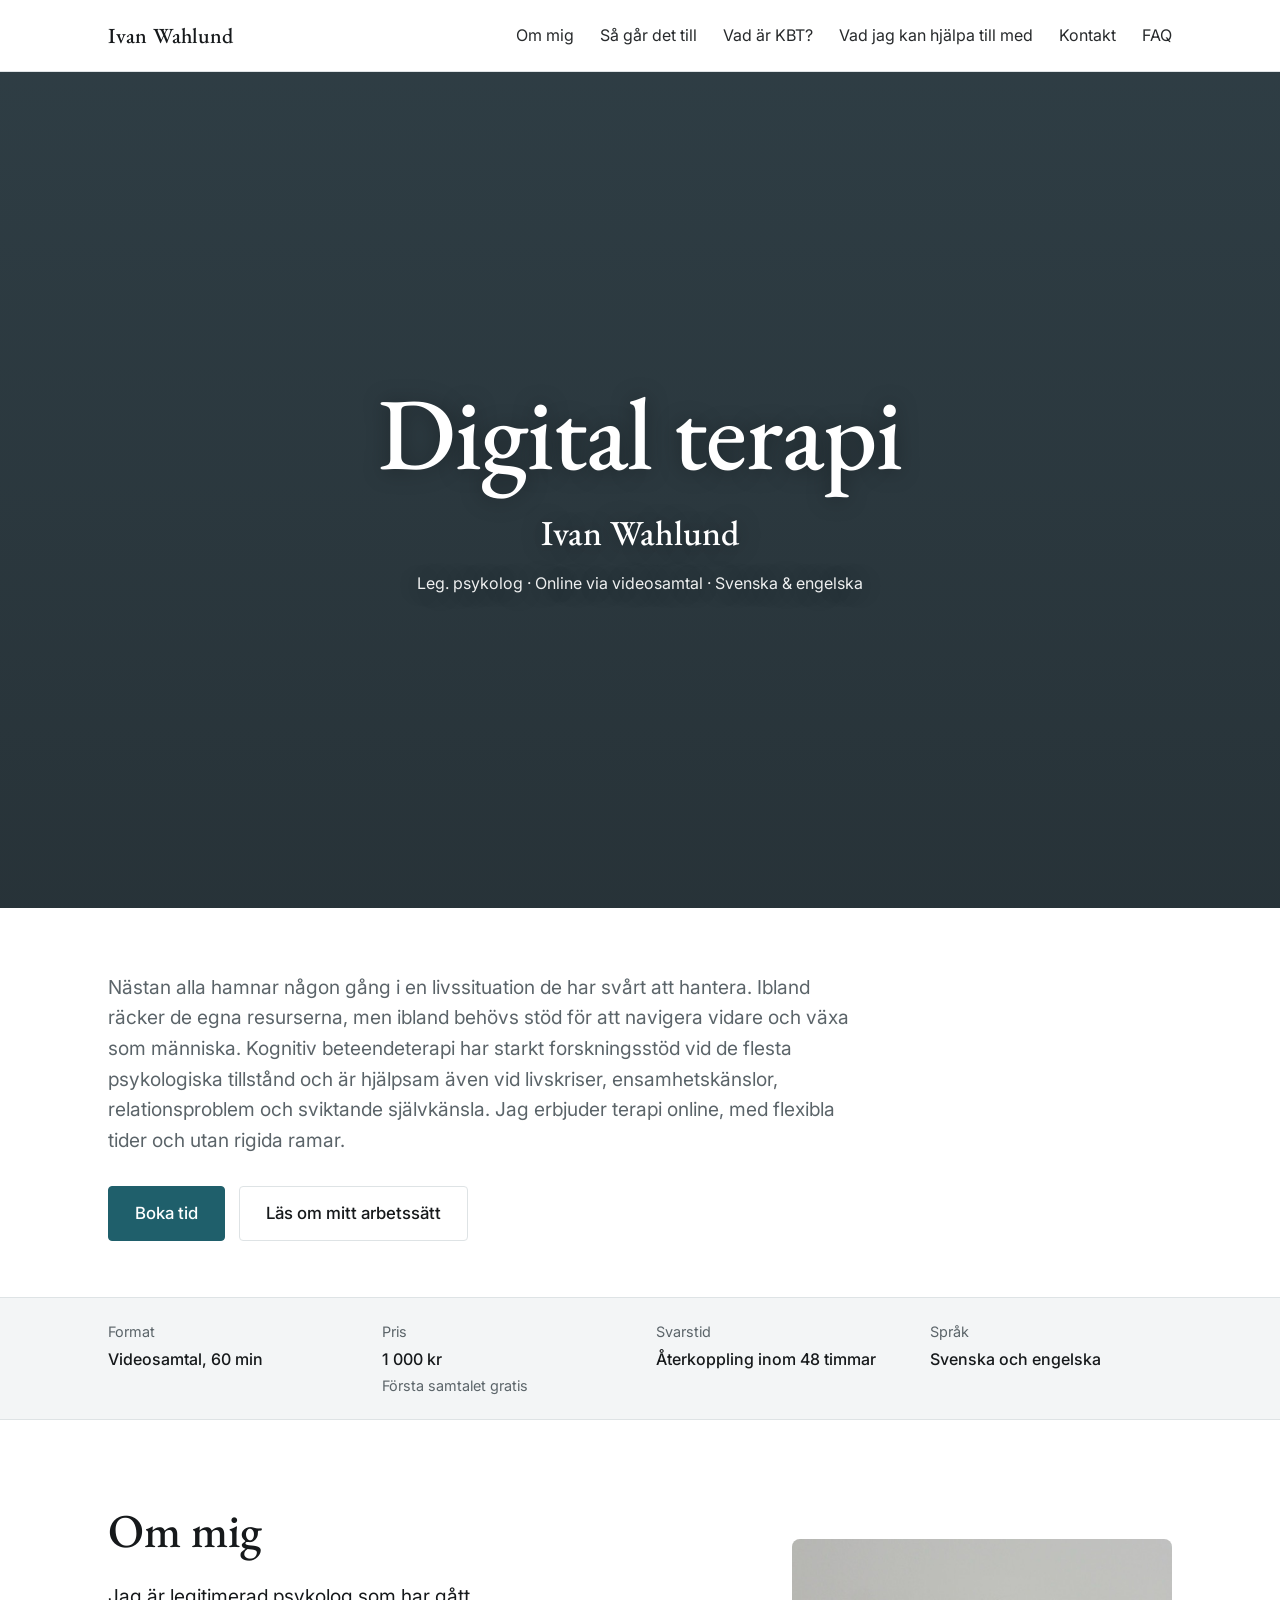
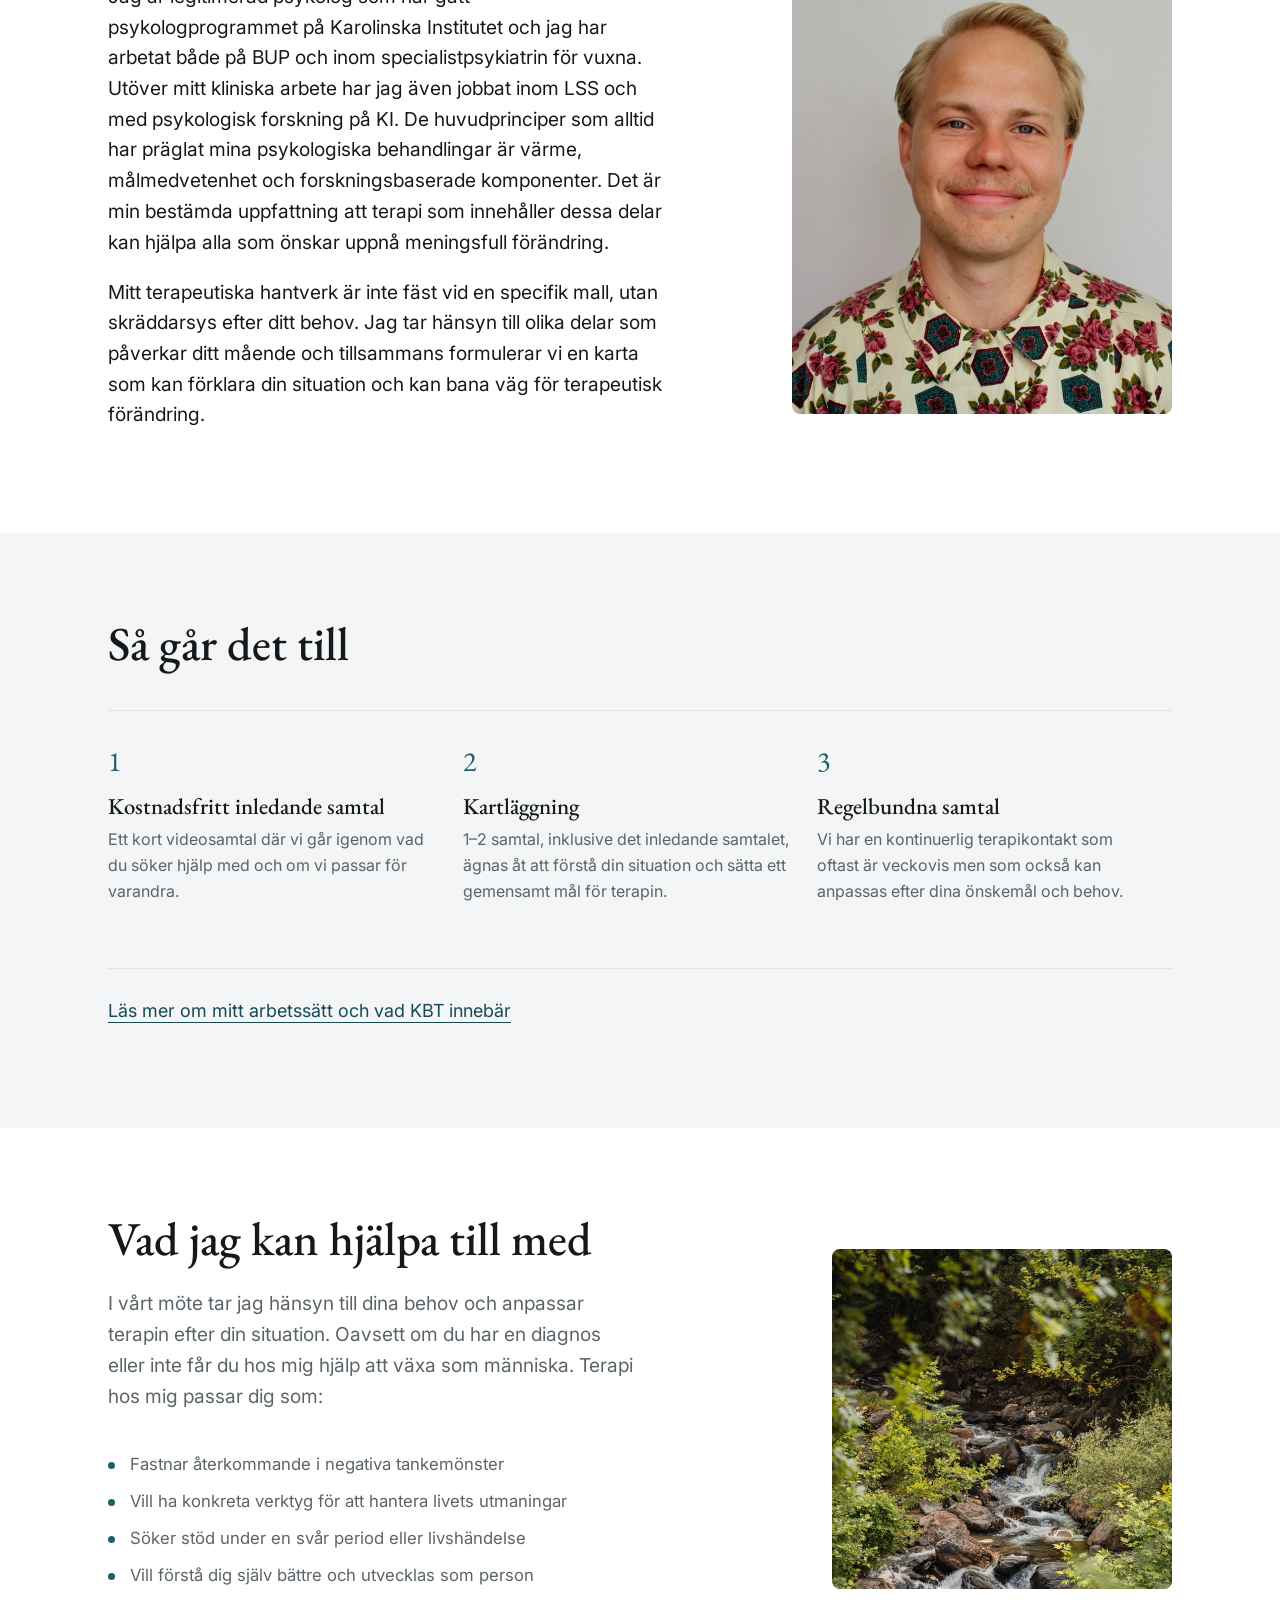
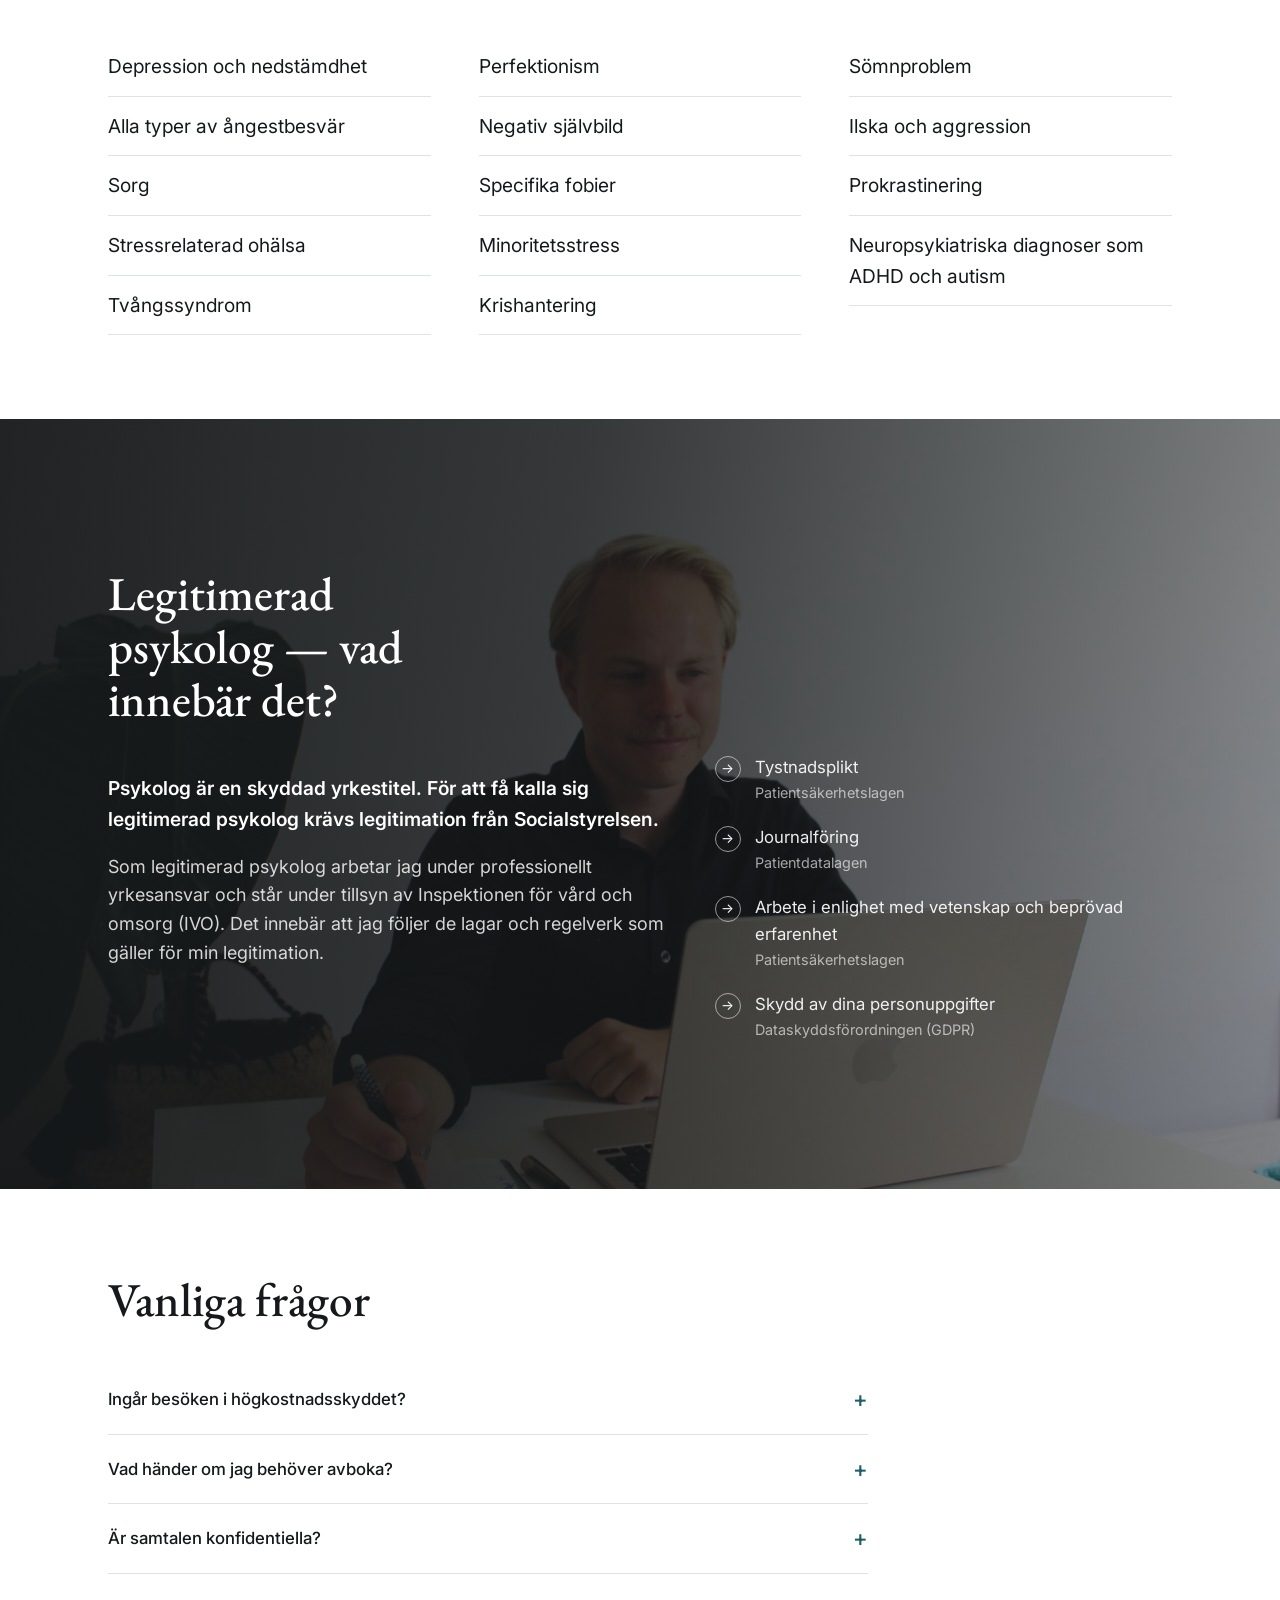
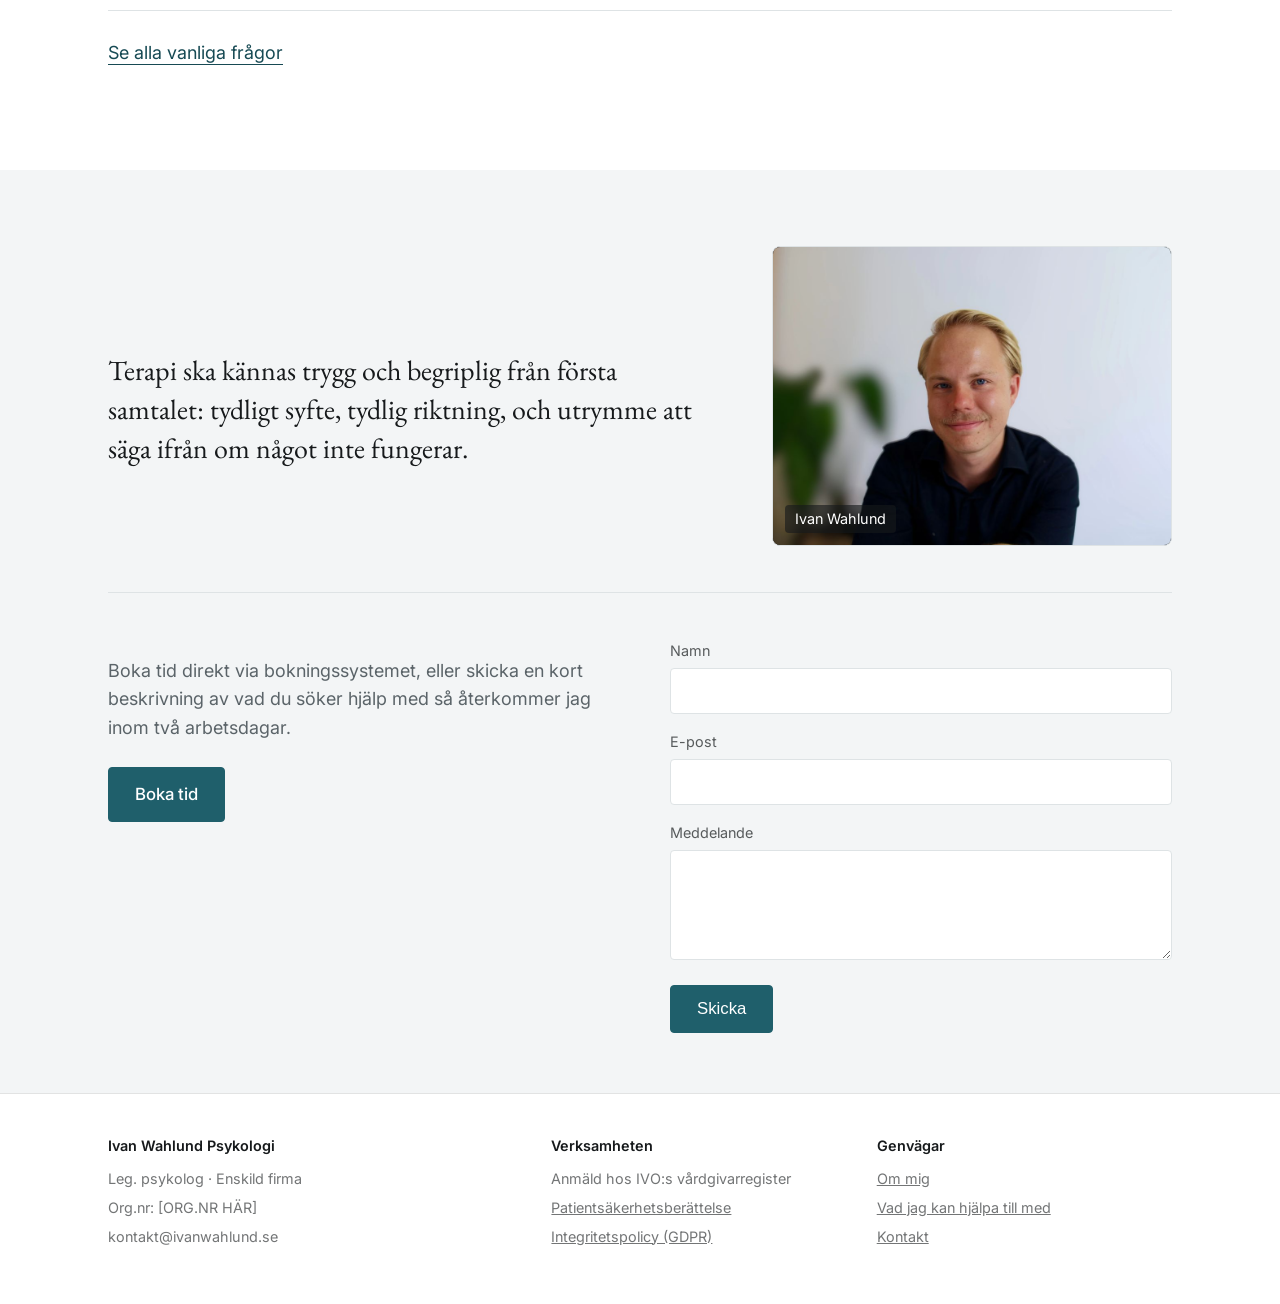
==== index.html @ 410c06fd "Start page: full-screen sea video hero, Digital terapi title, portrait beside Om mig Co-Authored-By:" ====
<!DOCTYPE html>
<html lang="sv">
<head>
<meta charset="UTF-8">
<meta name="viewport" content="width=device-width, initial-scale=1.0">
<title>Ivan Wahlund — Legitimerad psykolog</title>
<meta name="description" content="Ivan Wahlund, legitimerad psykolog. Individualterapi online för vuxna — ångest, stress, nedstämdhet, relationer och livskriser.">
<link rel="preconnect" href="https://fonts.googleapis.com">
<link rel="preconnect" href="https://fonts.gstatic.com" crossorigin>
<link href="https://fonts.googleapis.com/css2?family=EB+Garamond:wght@400;500;600;700&family=Inter:wght@400;500;600&display=swap" rel="stylesheet">
<style>
  :root{
    --cream: #FFFFFF;
    --cream-alt: #F3F5F6;
    --ink: #16191B;
    --ink-soft: #5B6469;
    --olive: #1F5F6B;
    --olive-deep: #174A54;
    --gold: #1F5F6B;
    --dark: #FFFFFF;
    --dark-text: #16191B;
    --line: #DEE3E5;
    --max: 800px;

    --radius-sm: 4px;
    --radius-md: 8px;
    --ease: cubic-bezier(.4,0,.2,1);
    --transition-fast: 0.15s var(--ease);
    --transition-base: 0.25s var(--ease);

    --fs-2xs: 0.9rem;
    --fs-xs: 1rem;
    --fs-base: 1.05rem;
    --fs-md: 1.2rem;
    --fs-lg: 1.3rem;
    --fs-callout: 1.75rem;
    --fs-xl: 2.1rem;
  }

  *{ box-sizing: border-box; }
  html{ scroll-behavior: smooth; }
  @media (prefers-reduced-motion: reduce){
    html{ scroll-behavior: auto; }
    *{ animation-duration: 0.001ms !important; transition-duration: 0.001ms !important; }
  }

  body{
    margin:0;
    background: var(--cream);
    color: var(--ink);
    font-family: 'Inter', -apple-system, sans-serif;
    font-size: 18px;
    line-height: 1.6;
    -webkit-font-smoothing: antialiased;
  }

  h1,h2,h3{
    font-family: 'EB Garamond', Garamond, Georgia, serif;
    font-weight: 500;
    line-height: 1.12;
    margin: 0 0 0.5em 0;
    color: var(--ink);
  }
  h2{ font-size: clamp(2.2rem, 3.7vw, 2.95rem); }

  a{ color: var(--olive-deep); }
  a:focus-visible, button:focus-visible, input:focus-visible, textarea:focus-visible{
    outline: 2px solid var(--gold);
    outline-offset: 3px;
  }

  .wrap{ max-width: 1120px; margin: 0 auto; padding: 0 28px; }
  .prose{ max-width: var(--max); }
  .prose p{ font-size: var(--fs-md); }
  .om-mig-grid{
    display: grid;
    grid-template-columns: minmax(0, 1.1fr) minmax(0, 0.9fr);
    gap: 56px;
    align-items: center;
  }
  .om-mig-grid .prose{ max-width: none; }
  #omraden .om-mig-grid{ margin-bottom: 48px; }
  @media (min-width: 901px){
    #omraden .om-mig-grid{ align-items: end; }
    #omraden .om-mig-photo{ aspect-ratio: 1 / 1; max-width: 340px; justify-self: end; }
  }
  #omraden .fit-list{ margin-bottom: 0; }
  .om-mig-photo{
    position: relative;
    overflow: hidden;
    border-radius: var(--radius-md);
    aspect-ratio: 3 / 4;
    width: 100%;
    background: var(--cream-alt);
  }
  .om-mig-photo img{
    position: absolute;
    inset: 0;
    width: 100%;
    height: 100%;
    object-fit: cover;
    object-position: center 35%;
  }
  @media (max-width: 900px){
    .om-mig-grid{ grid-template-columns: 1fr; gap: 32px; }
    .om-mig-photo{ order: -1; max-width: 360px; margin: 0 auto; }
  }

  /* Fullskärms-hero med havsvideo */
  .sea-hero{
    position: relative;
    height: calc(100svh - 64px);
    min-height: 460px;
    max-height: 920px;
    overflow: hidden;
    background: #33444c;
    display: flex;
    align-items: center;
    justify-content: center;
    text-align: center;
    padding: 0;
  }
  .sea-hero video{
    position: absolute;
    inset: 0;
    width: 100%;
    height: 100%;
    object-fit: cover;
  }
  .sea-scrim{
    position: absolute;
    inset: 0;
    background: linear-gradient(180deg, rgba(22,25,27,0.16), rgba(22,25,27,0.4));
  }
  .sea-title{ position: relative; z-index: 1; padding: 0 28px; color: #fff; text-shadow: 0 1px 22px rgba(0,0,0,0.35); }
  .sea-title h1{
    color: #fff;
    font-size: clamp(3.2rem, 9vw, 6.4rem);
    line-height: 1;
    margin: 0 0 0.2em;
    letter-spacing: -0.01em;
  }
  .sea-kicker{
    font-size: var(--fs-2xs);
    font-weight: 500;
    letter-spacing: 0.1em;
    text-transform: uppercase;
    margin: 0 0 14px;
    opacity: 0.92;
  }
  .sea-name{
    font-family: 'EB Garamond', Garamond, Georgia, serif;
    font-size: clamp(1.5rem, 3.4vw, 2.2rem);
    font-weight: 500;
    margin: 0 0 10px;
  }
  .sea-sub{ font-size: var(--fs-xs); opacity: 0.92; margin: 0; }
  .intro{ padding: 64px 0 56px; }
  .intro .lede{
    max-width: 62ch;
    color: var(--ink-soft);
    font-size: var(--fs-md);
    margin: 0 0 30px;
  }
  #om-mig .om-mig-photo{ aspect-ratio: 4 / 5; max-width: 380px; justify-self: end; }
  @media (max-width: 900px){ #om-mig .om-mig-photo{ justify-self: center; } }

  /* Legitimerad psykolog band */
  .credential-band{
    position: relative;
    min-height: 560px;
    display: flex;
    align-items: center;
    background: var(--ink);
    overflow: hidden;
  }
  .credential-band .band-bg{
    position: absolute;
    inset: 0;
    background: url('assets/images/legitimerad-ivan.jpg') center 60%/cover no-repeat;
  }
  .credential-band .band-scrim{
    position: absolute;
    inset: 0;
    background: linear-gradient(100deg, rgba(22,25,27,0.93) 0%, rgba(22,25,27,0.82) 42%, rgba(22,25,27,0.45) 100%);
  }
  .credential-band .wrap{
    position: relative;
    z-index: 1;
    padding: 64px 28px;
    width: 100%;
  }
  .credential-band h2{
    color: #fff;
    max-width: 16ch;
  }
  .credential-grid{
    display: grid;
    grid-template-columns: minmax(0, 1.1fr) minmax(0, 0.9fr);
    gap: 48px;
    align-items: start;
    margin-top: 28px;
  }
  .credential-band .lead{
    color: #fff;
    font-weight: 600;
    font-size: var(--fs-md);
    margin-bottom: 12px;
  }
  .credential-band .lead ~ p{ color: rgba(255,255,255,0.82); }
  .credential-list small{
    display: block;
    color: rgba(255,255,255,0.62);
    font-size: var(--fs-2xs);
  }
  .credential-list{
    list-style: none;
    margin: 0; padding: 0;
    display: flex;
    flex-direction: column;
    gap: 20px;
  }
  .credential-list li{
    display: flex;
    gap: 14px;
    align-items: flex-start;
    color: rgba(255,255,255,0.92);
    font-size: var(--fs-base);
  }
  .credential-list .icon{
    flex: none;
    width: 26px; height: 26px;
    border-radius: 50%;
    border: 1.5px solid rgba(255,255,255,0.55);
    display: flex; align-items: center; justify-content: center;
    color: #fff;
    font-size: 0.85rem;
    margin-top: 2px;
  }
  @media (max-width: 820px){
    .credential-grid{ grid-template-columns: 1fr; gap: 24px; }
  }

  /* Header */
  header.site{
    padding: 18px 0;
    position: relative;
    z-index: 30;
    background: var(--cream);
    border-bottom: 1px solid var(--line);
  }
  header.site .wrap{
    display: flex;
    justify-content: space-between;
    align-items: center;
    gap: 24px;
  }
  .brand{
    font-family: 'EB Garamond', Garamond, Georgia, serif;
    font-size: 1.35rem;
    font-weight: 500;
    color: var(--ink);
    text-decoration: none;
    letter-spacing: 0.005em;
  }
  nav.primary ul{
    display: flex;
    gap: 26px;
    list-style: none;
    margin: 0; padding: 0;
  }
  nav.primary a{
    color: var(--dark-text);
    text-decoration: none;
    font-size: var(--fs-xs);
    opacity: 0.92;
    transition: opacity var(--transition-fast);
  }
  nav.primary a:hover{ opacity: 1; text-decoration: underline; }
  nav.primary li{ position: relative; }
  nav.primary .dropdown-toggle{ display:inline-flex; align-items:center; gap:5px; cursor: pointer; }
  nav.primary .caret{ font-size: 0.65em; opacity: 0.75; }
  nav.primary .dropdown-menu{
    list-style: none;
    margin: 0; padding: 8px 0;
    position: absolute;
    top: 100%; left: 0;
    margin-top: 10px;
    min-width: 260px;
    background: var(--dark);
    border: 1px solid rgba(22,25,27,0.14);
  box-shadow: 0 10px 28px rgba(22,25,27,0.10);
    border-radius: var(--radius-md);
    opacity: 0;
    visibility: hidden;
    transform: translateY(4px);
    transition: opacity var(--transition-fast), transform var(--transition-fast), visibility var(--transition-fast);
    z-index: 40;
  }
  nav.primary li:hover > .dropdown-menu,
  nav.primary li:focus-within > .dropdown-menu{
    opacity: 1;
    visibility: visible;
    transform: translateY(0);
  }
  nav.primary .dropdown-menu li{ position: static; }
  nav.primary .dropdown-menu a{
    display: block;
    padding: 9px 18px;
    white-space: nowrap;
    opacity: 0.82;
    font-size: var(--fs-xs);
  }
  nav.primary .dropdown-menu a:hover{ opacity: 1; background: rgba(22,25,27,0.06); text-decoration: none; }
  .nav-toggle{ display:none; }
  .menu-btn{
    display:none;
    background:none; border:1px solid var(--line); border-radius: var(--radius-sm);
    padding: 8px 12px; font-size: var(--fs-xs); cursor:pointer; color: var(--dark-text);
  }

  @media (max-width: 720px){
    nav.primary{
      display:none;
      position: absolute;
      left:0; right:0; top: 100%;
      background: var(--cream);
      border-bottom: 1px solid var(--line);
      padding: 4px 0;
    }
    nav.primary ul{ flex-direction: column; padding: 18px 28px; gap: 16px; }
    nav.primary .dropdown-menu{
      position: static;
      opacity: 1; visibility: visible; transform: none;
      background: transparent;
      border: none;
      padding: 10px 0 0 16px;
      margin-top: 10px;
      min-width: 0;
    }
    nav.primary .dropdown-menu li + li{ margin-top: 10px; }
    nav.primary .dropdown-menu a{ padding: 0; font-size: var(--fs-2xs); opacity: 0.75; }
    .nav-toggle:checked ~ nav.primary{ display:block; }
    .menu-btn{ display:inline-block; }
  }

  /* Hero — split layout: text left, portrait photo right */
  .hero{
    position: relative;
    display: flex;
    justify-content: center;
    background: var(--cream);
    padding: 0;
  }
  .hero-inner{
    display: grid;
    grid-template-columns: minmax(0, 1.2fr) minmax(0, 0.8fr);
    gap: 56px;
    align-items: center;
    max-width: 1120px;
    width: 100%;
    padding: 72px 28px 64px;
  }
  .hero-text{
    display: flex;
    flex-direction: column;
    gap: 36px;
  }
  .hero-photo{
    position: relative;
    overflow: hidden;
    background: var(--cream-alt);
    border-radius: var(--radius-md);
    aspect-ratio: 4 / 5;
    width: 100%;
    max-width: 420px;
    justify-self: end;
  }

  .hero-photo-img{
    position: absolute;
    inset: 0;
    width: 100%;
    height: 100%;
    object-fit: cover;
    object-position: center 30%;
  }
  .hero-photo .placeholder-label{
    position: absolute;
    top: 50%; left: 50%;
    transform: translate(-50%,-50%);
    color: rgba(22,25,27,0.55);
    font-size: var(--fs-xs);
    text-align: center;
    max-width: 260px;
    line-height: 1.5;
    padding: 0 20px;
  }
  @media (max-width: 900px){
    .hero-inner{ grid-template-columns: 1fr; }
    .hero{ min-height: auto; }
    .hero-inner{ padding: 40px 28px 48px; gap: 32px; }
    .hero-photo{ max-width: 100%; order: -1; justify-self: stretch; }
  }
  .hero-kicker{
    color: var(--olive);
    font-size: var(--fs-2xs);
    font-weight: 500;
    letter-spacing: 0.04em;
    text-transform: uppercase;
    margin-bottom: 18px;
  }
  .hero-credentials{
    color: var(--ink-soft);
    font-size: var(--fs-2xs);
    margin: 0;
  }
  .hero h1{
    font-family: 'EB Garamond', Garamond, Georgia, serif;
    font-weight: 600;
    color: var(--dark-text);
    font-size: clamp(3rem, 6vw, 4.8rem);
    line-height: 1.0;
    margin: 0 0 0.2em 0;
    letter-spacing: -0.01em;
  }
  .hero .lede{
    max-width: 54ch;
    color: var(--ink-soft);
    font-size: var(--fs-md);
    margin-bottom: 30px;
  }
  .btn{
    display: inline-block;
    background: var(--olive);
    color: var(--cream);
    text-decoration: none;
    padding: 13px 26px;
    border-radius: var(--radius-sm);
    font-size: var(--fs-base);
    font-weight: 500;
    border: 1px solid var(--olive);
    cursor: pointer;
    transition: background var(--transition-fast), border-color var(--transition-fast), transform var(--transition-fast);
  }
  .btn:hover{ background: var(--olive-deep); transform: translateY(-2px); }
  .btn.ghost{
    background: transparent;
    color: var(--ink);
    border: 1px solid var(--line);
  }
  .btn.ghost:hover{ border-color: var(--ink); background: transparent; }
  .btn.on-cream{ background: var(--olive); border-color: var(--olive); color: var(--cream); align-self: flex-start; }
  .btn.on-cream:hover{ background: var(--olive-deep); border-color: var(--olive-deep); }
  .btn-row{ display:flex; gap: 14px; flex-wrap: wrap; }

  /* Facts strip under the hero */
  .facts{
    border-top: 1px solid var(--line);
    border-bottom: 1px solid var(--line);
    background: var(--cream-alt);
  }
  .facts dl{
    display: grid;
    grid-template-columns: repeat(4, minmax(0, 1fr));
    gap: 0 32px;
    margin: 0;
    padding: 22px 0;
  }
  .facts dt{ font-size: var(--fs-2xs); color: var(--ink-soft); margin-bottom: 4px; }
  .facts dd{ margin: 0; font-size: var(--fs-xs); font-weight: 500; }
  .facts dd small{ display: block; font-size: var(--fs-2xs); font-weight: 400; color: var(--ink-soft); margin-top: 2px; }
  @media (max-width: 720px){
    .facts dl{ grid-template-columns: repeat(2, minmax(0, 1fr)); gap: 18px 24px; }
  }

  /* Sections generic */
  section{ padding: 84px 0; }
  section.alt{ background: var(--cream-alt); }
  .section-head{ margin-bottom: 40px; }
  .section-lede{
    color: var(--ink-soft);
    font-size: var(--fs-md);
    margin-top: 10px;
    max-width: 44ch;
  }
  .section-link{
    margin-top: 36px;
    padding-top: 28px;
    border-top: 1px solid var(--line);
  }
  .section-link a{
    border-bottom: 1px solid currentColor;
    padding-bottom: 1px;
    text-decoration: none;
  }
  .section-link a:hover{ color: var(--olive); }

  /* About */

  /* Approach steps */
  .steps{
    list-style:none; margin:0; padding:0;
    display:grid;
    grid-template-columns: repeat(3, 1fr);
    border-top: 1px solid var(--line);
  }
  .steps li{ padding: 28px 24px 28px 0; }
  .steps .num{
    font-family: 'EB Garamond', Garamond, Georgia, serif;
    color: var(--gold);
    font-size: var(--fs-callout);
    display:block;
    margin-bottom: 10px;
  }
  .steps h3{ font-size: 1.42rem; margin-bottom: 8px; }
  .steps p{ color: var(--ink-soft); font-size: var(--fs-xs); margin:0; max-width: 34ch; }
  @media (max-width: 780px){
    .steps{ grid-template-columns: 1fr; }
    .steps li{ border-bottom: 1px solid var(--line); }
  }

  /* Focus areas */
  .areas-list{
    columns: 3;
    column-gap: 48px;
    list-style: none;
    margin: 0; padding: 0;
    max-width: 100%;
    font-size: var(--fs-md);
  }
  .areas-list li{
    padding: 14px 0;
    border-bottom: 1px solid var(--line);
    break-inside: avoid;
  }
  .areas-list li a{
    color: var(--ink);
    text-decoration: none;
    display: block;
    transition: color var(--transition-fast);
  }
  .areas-list li a:hover{ color: var(--olive-deep); }
  @media (max-width: 820px){ .areas-list{ columns: 2; } }
  @media (max-width: 600px){ .areas-list{ columns: 1; } }
  .fit-list{
    list-style: none;
    margin: 24px 0 44px;
    padding: 0;
    max-width: 60ch;
    display: flex;
    flex-direction: column;
    gap: 10px;
  }
  .fit-list li{
    position: relative;
    padding-left: 22px;
    color: var(--ink-soft);
    font-size: var(--fs-base);
  }
  .fit-list li::before{
    content: "";
    position: absolute;
    left: 0; top: 0.65em;
    width: 7px; height: 7px;
    border-radius: 50%;
    background: var(--olive);
  }

  /* FAQ */
  .faq-list{ max-width: 760px; }
  .faq-item{ border-bottom: 1px solid var(--line); }
  .faq-item summary{
    cursor: pointer;
    padding: 18px 0;
    font-family: 'Inter', -apple-system, sans-serif;
    font-size: var(--fs-base);
    font-weight: 500;
    line-height: 1.45;
    list-style: none;
    display: flex;
    justify-content: space-between;
    align-items: center;
    gap: 16px;
  }
  .faq-item summary::-webkit-details-marker{ display: none; }
  .faq-item summary::after{
    content: "+";
    font-size: 1.4rem;
    color: var(--gold);
    flex-shrink: 0;
    transition: transform var(--transition-fast);
  }
  .faq-item[open] summary::after{ transform: rotate(45deg); }
  .faq-item p{ color: var(--ink-soft); padding: 0 0 22px 0; margin: 0; max-width: 62ch; }

  /* Dark statement + contact section (Calmia-style) */
  .statement{
    background: var(--cream-alt);
    color: var(--dark-text);
    position: relative;
    overflow: hidden;
    padding: 76px 0 60px;
  }
  .statement .philosophy{
    max-width: 52ch;
    font-family: 'EB Garamond', Garamond, Georgia, serif;
    font-size: var(--fs-callout);
    font-weight: 400;
    line-height: 1.4;
    color: var(--dark-text);
    margin-bottom: 46px;
  }
  .statement .contact-grid{
    display:grid;
    grid-template-columns: 1fr 1fr;
    gap: 60px;
    border-top: 1px solid var(--line);
    padding-top: 46px;
  }
  @media (max-width: 780px){ .statement .contact-grid{ grid-template-columns: 1fr; } }
  .statement-top{
    display: grid;
    grid-template-columns: minmax(0, 1.2fr) minmax(0, 0.8fr);
    gap: 56px;
    align-items: center;
    margin-bottom: 46px;
  }
  .statement-top .philosophy{ margin-bottom: 0; }
  @media (max-width: 780px){
    .statement-top{ grid-template-columns: 1fr; gap: 28px; }
  }
  .video-frame{
    position: relative;
    margin: 0;
    width: 100%;
    max-width: 400px;
    justify-self: end;
    aspect-ratio: 4 / 3;
    border-radius: var(--radius-md);
    overflow: hidden;
    background: var(--ink);
    border: 1px solid var(--line);
  }
  .video-frame img{
    width: 100%;
    height: 100%;
    object-fit: cover;
    object-position: center 35%;
    display: block;
  }
  .video-frame figcaption{
    position: absolute;
    left: 12px; bottom: 12px;
    padding: 4px 10px;
    border-radius: var(--radius-sm);
    background: rgba(22,25,27,0.62);
    color: #fff;
    font-size: var(--fs-2xs);
    line-height: 1.4;
  }
  .statement .contact-grid form{ display:flex; flex-direction:column; gap: 16px; }
  .field label{ display:block; font-size: var(--fs-2xs); color: rgba(22,25,27,0.7); margin-bottom: 6px; }
  .field input, .field textarea{
    width: 100%;
    padding: 12px 14px;
    border: 1px solid var(--line);
    border-radius: var(--radius-sm);
    background: var(--cream);
    font-family: inherit;
    font-size: var(--fs-base);
    color: var(--dark-text);
  }
  .field input::placeholder, .field textarea::placeholder{ color: rgba(22,25,27,0.4); }
  .field textarea{ min-height: 110px; resize: vertical; }


  /* Footer */
  footer{
    background: var(--dark);
    color: rgba(22,25,27,0.6);
    padding: 40px 0 50px;
    font-size: var(--fs-2xs);
    border-top: 1px solid rgba(22,25,27,0.12);
  }
  footer .grid{ display:grid; grid-template-columns: 1.4fr 1fr 1fr; gap: 30px; }
  footer h4{
    font-family: 'Inter', sans-serif;
    font-weight: 600;
    color: var(--dark-text);
    font-size: var(--fs-2xs);
    margin: 0 0 10px 0;
  }
  footer p{ margin: 0 0 6px 0; }
  footer ul{ list-style:none; margin:0; padding:0; }
  footer li{ margin-bottom: 6px; }
  footer a{ color: rgba(22,25,27,0.6); }
  @media (max-width: 700px){ footer .grid{ grid-template-columns: 1fr; } }
</style>
</head>
<body>


<header class="site">
  <div class="wrap">
    <a class="brand" href="#">Ivan Wahlund</a>
    <input type="checkbox" id="nav-toggle" class="nav-toggle">
    <label for="nav-toggle" class="menu-btn" aria-label="Öppna meny">Meny</label>
    <nav class="primary" aria-label="Huvudmeny">
      <ul>
        <li><a href="#om-mig">Om mig</a></li>
        <li><a href="#arbetssatt">Så går det till</a></li>
        <li><a href="kbt.html">Vad är KBT?</a></li>
        <li><a href="#omraden">Vad jag kan hjälpa till med</a></li>
        <li><a href="#kontakt">Kontakt</a></li>
        <li><a href="faq.html">FAQ</a></li>
      </ul>
    </nav>
  </div>
</header>

<main>

  <section class="sea-hero">
    <video id="seaVideo" muted loop playsinline preload="auto" aria-hidden="true" tabindex="-1">
      <source src="assets/video/kandidat-6-360.mp4" type="video/mp4" media="(max-width: 700px)">
      <source src="assets/video/kandidat-6-720.mp4" type="video/mp4">
    </video>
    <div class="sea-scrim" aria-hidden="true"></div>
    <div class="sea-title">
      <h1>Digital terapi</h1>
      <p class="sea-name">Ivan Wahlund</p>
      <p class="sea-sub">Leg. psykolog &middot; Online via videosamtal &middot; Svenska &amp; engelska</p>
    </div>
  </section>

  <section class="intro">
    <div class="wrap">
      <p class="lede">Nästan alla hamnar någon gång i en livssituation de har svårt att hantera. Ibland räcker de egna resurserna, men ibland behövs stöd för att navigera vidare och växa som människa. Kognitiv beteendeterapi har starkt forskningsstöd vid de flesta psykologiska tillstånd och är hjälpsam även vid livskriser, ensamhetskänslor, relationsproblem och sviktande självkänsla. Jag erbjuder terapi online, med flexibla tider och utan rigida ramar.</p>
      <div class="btn-row">
        <!-- KADDIO-INTEGRATION: byt href nedan mot din bokningslänk från Kaddio,
             t.ex. https://boka.kaddio.com/ivanwahlund, eller ersätt <a> med
             Kaddios inbäddade bokningswidget/skript när den är klar. -->
        <a class="btn" id="boka-tid-btn" href="#kontakt">Boka tid</a>
        <a class="btn ghost" href="#arbetssatt">Läs om mitt arbetssätt</a>
      </div>
    </div>
  </section>

  <div class="facts" aria-label="Snabbfakta">
    <div class="wrap">
      <dl>
        <div><dt>Format</dt><dd>Videosamtal, 60 min</dd></div>
        <div><dt>Pris</dt><dd>1 000 kr <small>Första samtalet gratis</small></dd></div>
        <div><dt>Svarstid</dt><dd>Återkoppling inom 48 timmar</dd></div>
        <div><dt>Språk</dt><dd>Svenska och engelska</dd></div>
      </dl>
    </div>
  </div>

  <section id="om-mig">
    <div class="wrap">
      <div class="om-mig-grid">
        <div class="prose">
          <h2>Om mig</h2>
          <p>Jag är legitimerad psykolog som har gått psykologprogrammet på Karolinska Institutet och jag har arbetat både på BUP och inom specialistpsykiatrin för vuxna. Utöver mitt kliniska arbete har jag även jobbat inom LSS och med psykologisk forskning på KI. De huvudprinciper som alltid har präglat mina psykologiska behandlingar är värme, målmedvetenhet och forskningsbaserade komponenter. Det är min bestämda uppfattning att terapi som innehåller dessa delar kan hjälpa alla som önskar uppnå meningsfull förändring.</p>
          <p>Mitt terapeutiska hantverk är inte fäst vid en specifik mall, utan skräddarsys efter ditt behov. Jag tar hänsyn till olika delar som påverkar ditt mående och tillsammans formulerar vi en karta som kan förklara din situation och kan bana väg för terapeutisk förändring.</p>
        </div>
        <div class="om-mig-photo">
          <img src="assets/images/ivan-hero.jpg" alt="Ivan Wahlund" loading="lazy">
        </div>
      </div>
    </div>
  </section>

  <section id="arbetssatt" class="alt">
    <div class="wrap">
      <div class="section-head">
        <h2>Så går det till</h2>
      </div>
      <ol class="steps">
        <li>
          <span class="num">1</span>
          <h3>Kostnadsfritt inledande samtal</h3>
          <p>Ett kort videosamtal där vi går igenom vad du söker hjälp med och om vi passar för varandra.</p>
        </li>
        <li>
          <span class="num">2</span>
          <h3>Kartläggning</h3>
          <p>1–2 samtal, inklusive det inledande samtalet, ägnas åt att förstå din situation och sätta ett gemensamt mål för terapin.</p>
        </li>
        <li>
          <span class="num">3</span>
          <h3>Regelbundna samtal</h3>
          <p>Vi har en kontinuerlig terapikontakt som oftast är veckovis men som också kan anpassas efter dina önskemål och behov.</p>
        </li>
      </ol>
      <p class="section-link"><a href="kbt.html">Läs mer om mitt arbetssätt och vad KBT innebär</a></p>
    </div>
  </section>

  <section id="omraden">
    <div class="wrap">
      <div class="om-mig-grid">
        <div>
          <div class="section-head">
            <h2>Vad jag kan hjälpa till med</h2>
            <p class="section-lede">I vårt möte tar jag hänsyn till dina behov och anpassar terapin efter din situation. Oavsett om du har en diagnos eller inte får du hos mig hjälp att växa som människa. Terapi hos mig passar dig som:</p>
          </div>
          <ul class="fit-list">
            <li>Fastnar återkommande i negativa tankemönster</li>
            <li>Vill ha konkreta verktyg för att hantera livets utmaningar</li>
            <li>Söker stöd under en svår period eller livshändelse</li>
            <li>Vill förstå dig själv bättre och utvecklas som person</li>
          </ul>
        </div>
        <div class="om-mig-photo">
          <img src="assets/images/skogsback-web.jpg" alt="Bäck som rinner genom grön skog" loading="lazy">
        </div>
      </div>
      <ul class="areas-list">
        <li>Depression och nedstämdhet</li>
        <li>Alla typer av ångestbesvär</li>
        <li>Sorg</li>
        <li>Stressrelaterad ohälsa</li>
        <li>Tvångssyndrom</li>
        <li>Perfektionism</li>
        <li>Negativ självbild</li>
        <li>Specifika fobier</li>
        <li>Minoritetsstress</li>
        <li>Krishantering</li>
        <li>Sömnproblem</li>
        <li>Ilska och aggression</li>
        <li>Prokrastinering</li>
        <li>Neuropsykiatriska diagnoser som ADHD och autism</li>
      </ul>
    </div>
  </section>

  <section class="credential-band">
    <div class="band-bg" aria-hidden="true"></div>
    <div class="band-scrim" aria-hidden="true"></div>
    <div class="wrap">
      <h2>Legitimerad psykolog — vad innebär det?</h2>
      <div class="credential-grid">
        <div>
          <p class="lead">Psykolog är en skyddad yrkestitel. För att få kalla sig legitimerad psykolog krävs legitimation från Socialstyrelsen.</p>
          <p>Som legitimerad psykolog arbetar jag under professionellt yrkesansvar och står under tillsyn av Inspektionen för vård och omsorg (IVO). Det innebär att jag följer de lagar och regelverk som gäller för min legitimation.</p>
        </div>
        <div>
          <ul class="credential-list">
            <li><span class="icon" aria-hidden="true">→</span><span>Tystnadsplikt <small>Patientsäkerhetslagen</small></span></li>
            <li><span class="icon" aria-hidden="true">→</span><span>Journalföring <small>Patientdatalagen</small></span></li>
            <li><span class="icon" aria-hidden="true">→</span><span>Arbete i enlighet med vetenskap och beprövad erfarenhet <small>Patientsäkerhetslagen</small></span></li>
            <li><span class="icon" aria-hidden="true">→</span><span>Skydd av dina personuppgifter <small>Dataskyddsförordningen (GDPR)</small></span></li>
          </ul>
        </div>
      </div>
    </div>
  </section>

  <section id="faq">
    <div class="wrap">
      <div class="section-head"><h2>Vanliga frågor</h2></div>
      <div class="faq-list">
        <details class="faq-item">
          <summary>Ingår besöken i högkostnadsskyddet?</summary>
          <p>Nej. Det här är en privat mottagning utanför regionens vårdval, så besöken omfattas inte av högkostnadsskyddet.</p>
        </details>
        <details class="faq-item">
          <summary>Vad händer om jag behöver avboka?</summary>
          <p>Avbokning senast 24 timmar före bokad tid är kostnadsfri. Vid senare avbokning eller uteblivet besök debiteras hela avgiften.</p>
        </details>
        <details class="faq-item">
          <summary>Är samtalen konfidentiella?</summary>
          <p>Ja. All information hanteras enligt gällande sekretesslagstiftning och patientdatalagen.</p>
        </details>
      </div>
      <p class="section-link"><a href="faq.html">Se alla vanliga frågor</a></p>
    </div>
  </section>

  <section class="statement" id="kontakt">
    <div class="wrap">
      <div class="statement-top">
        <p class="philosophy">Terapi ska kännas trygg och begriplig från första samtalet: tydligt syfte, tydlig riktning, och utrymme att säga ifrån om något inte fungerar.</p>
        <figure class="video-frame">
          <img src="assets/images/videosamtal.jpg" alt="Ivan Wahlund tittar in i kameran under ett videosamtal" loading="lazy">
          <figcaption>Ivan Wahlund</figcaption>
        </figure>
      </div>

      <div class="contact-grid">
        <div>
          <p style="max-width:44ch; color:var(--ink-soft); margin-bottom:24px;">Boka tid direkt via bokningssystemet, eller skicka en kort beskrivning av vad du söker hjälp med så återkommer jag inom två arbetsdagar.</p>
          <!-- KADDIO-INTEGRATION: samma bokningsknapp som i hero-sektionen. -->
          <a class="btn" href="#" id="boka-tid-btn-2">Boka tid</a>
        </div>
        <form action="mailto:kontakt@ivanwahlund.se" method="post" enctype="text/plain">
          <div class="field">
            <label for="namn">Namn</label>
            <input type="text" id="namn" name="Namn" required>
          </div>
          <div class="field">
            <label for="epost">E-post</label>
            <input type="email" id="epost" name="E-post" required>
          </div>
          <div class="field">
            <label for="meddelande">Meddelande</label>
            <textarea id="meddelande" name="Meddelande" required></textarea>
          </div>
          <button type="submit" class="btn on-cream">Skicka</button>
        </form>
      </div>
    </div>
  </section>

</main>

<footer>
  <div class="wrap">
    <div class="grid">
      <div>
        <h4>Ivan Wahlund Psykologi</h4>
        <p>Leg. psykolog · Enskild firma</p>
        <p>Org.nr: [ORG.NR HÄR]</p>
        <p>kontakt@ivanwahlund.se</p>
      </div>
      <div>
        <h4>Verksamheten</h4>
        <ul>
          <li>Anmäld hos IVO:s vårdgivarregister</li>
          <li><a href="#">Patientsäkerhetsberättelse</a></li>
          <li><a href="integritetspolicy.html">Integritetspolicy (GDPR)</a></li>
        </ul>
      </div>
      <div>
        <h4>Genvägar</h4>
        <ul>
          <li><a href="#om-mig">Om mig</a></li>
          <li><a href="#omraden">Vad jag kan hjälpa till med</a></li>
          <li><a href="#kontakt">Kontakt</a></li>
        </ul>
      </div>
    </div>
  </div>
</footer>

<script>
  (function(){
    var v = document.getElementById('seaVideo');
    if(!v) return;
    if(window.matchMedia && window.matchMedia('(prefers-reduced-motion: reduce)').matches){
      v.pause();
    } else {
      var p = v.play();
      if(p && p.catch) p.catch(function(){});
    }
  })();
</script>
<script>
  document.querySelectorAll('nav.primary a').forEach(function(link){
    link.addEventListener('click', function(){
      document.getElementById('nav-toggle').checked = false;
    });
  });

</script>

</body>
</html>
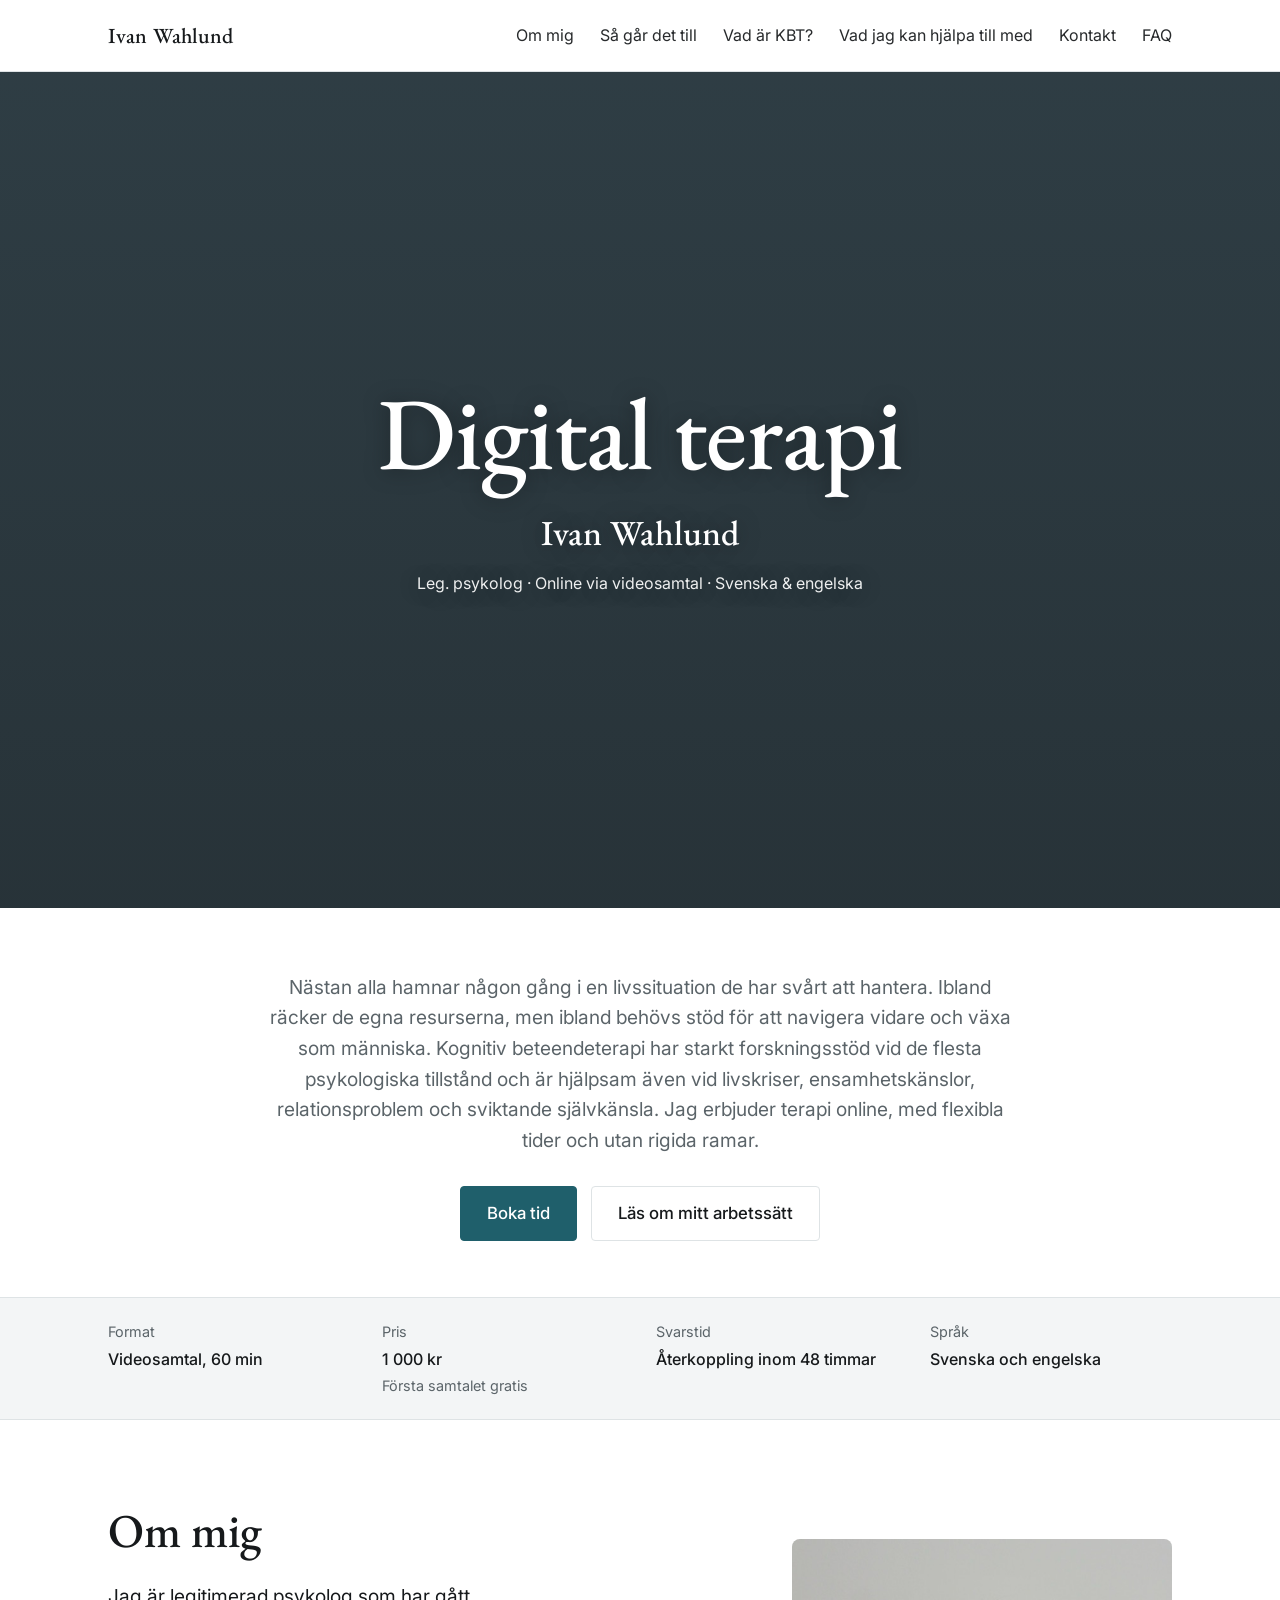
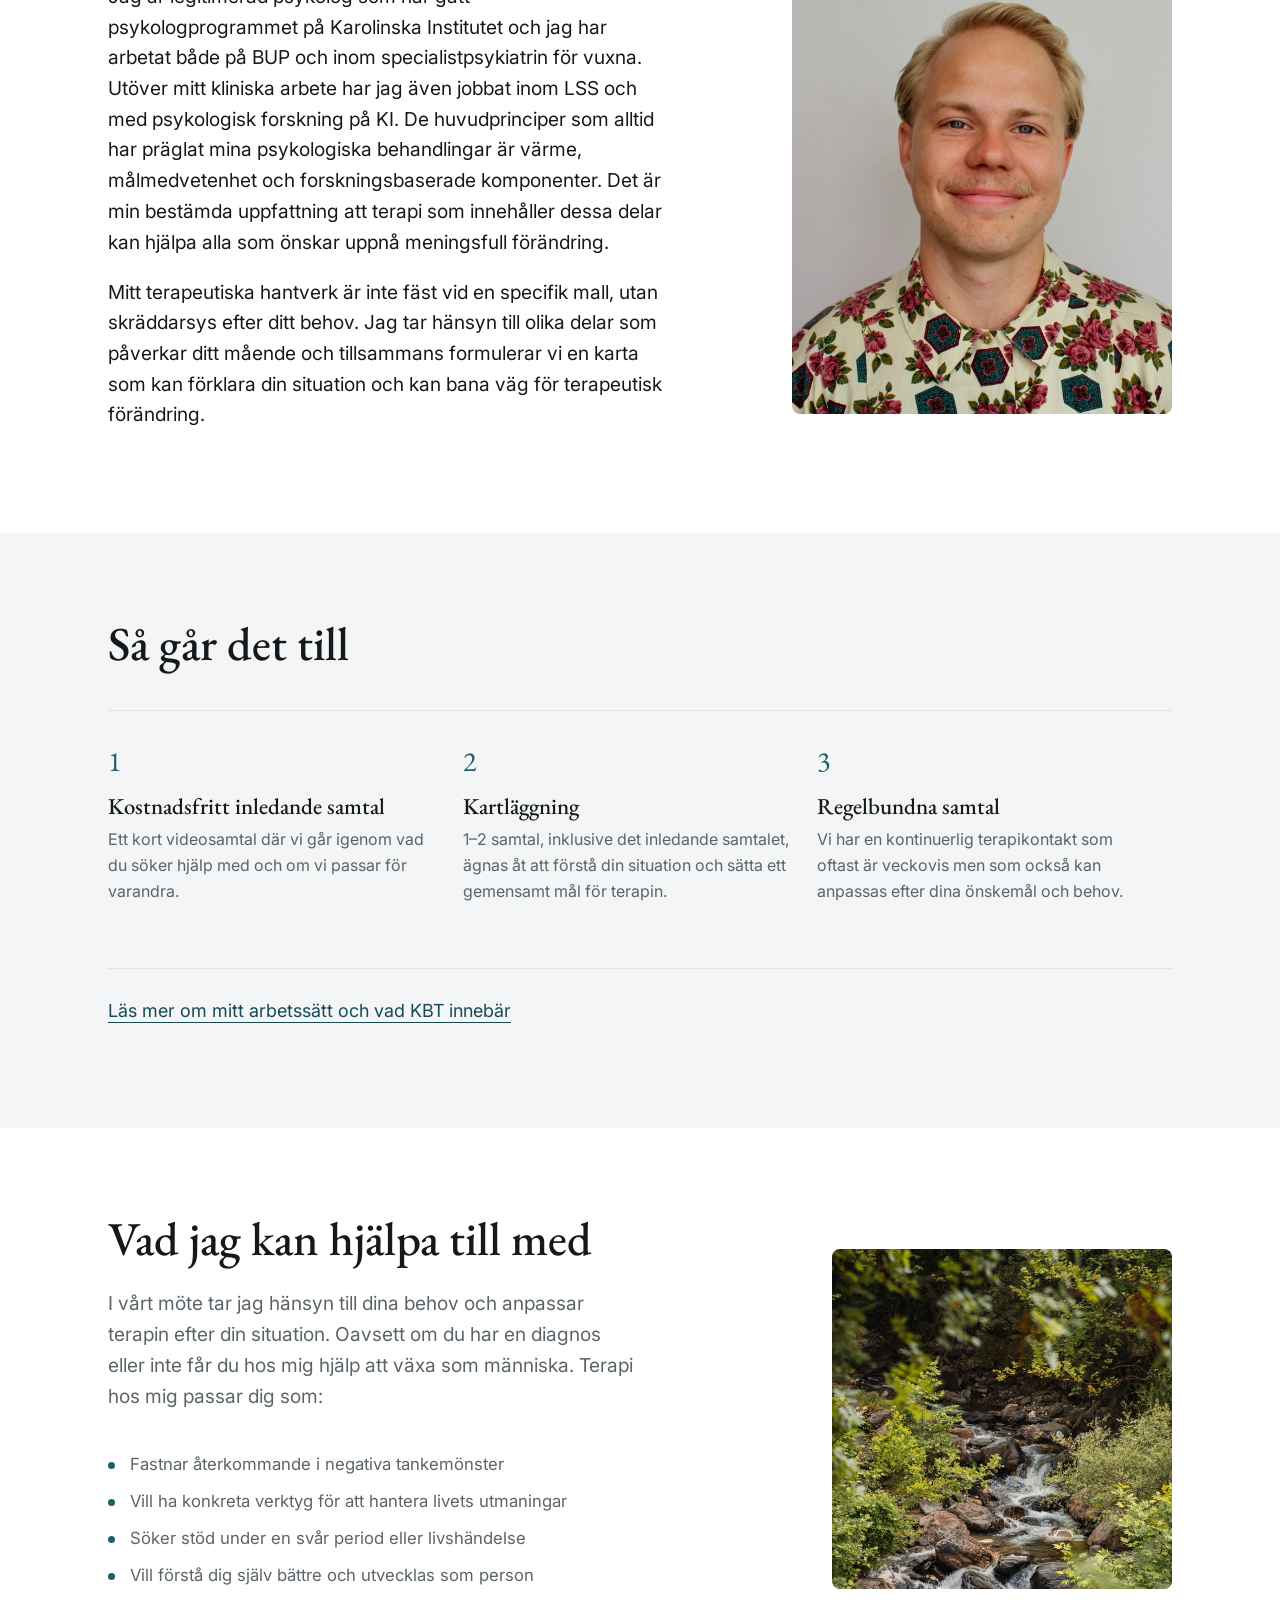
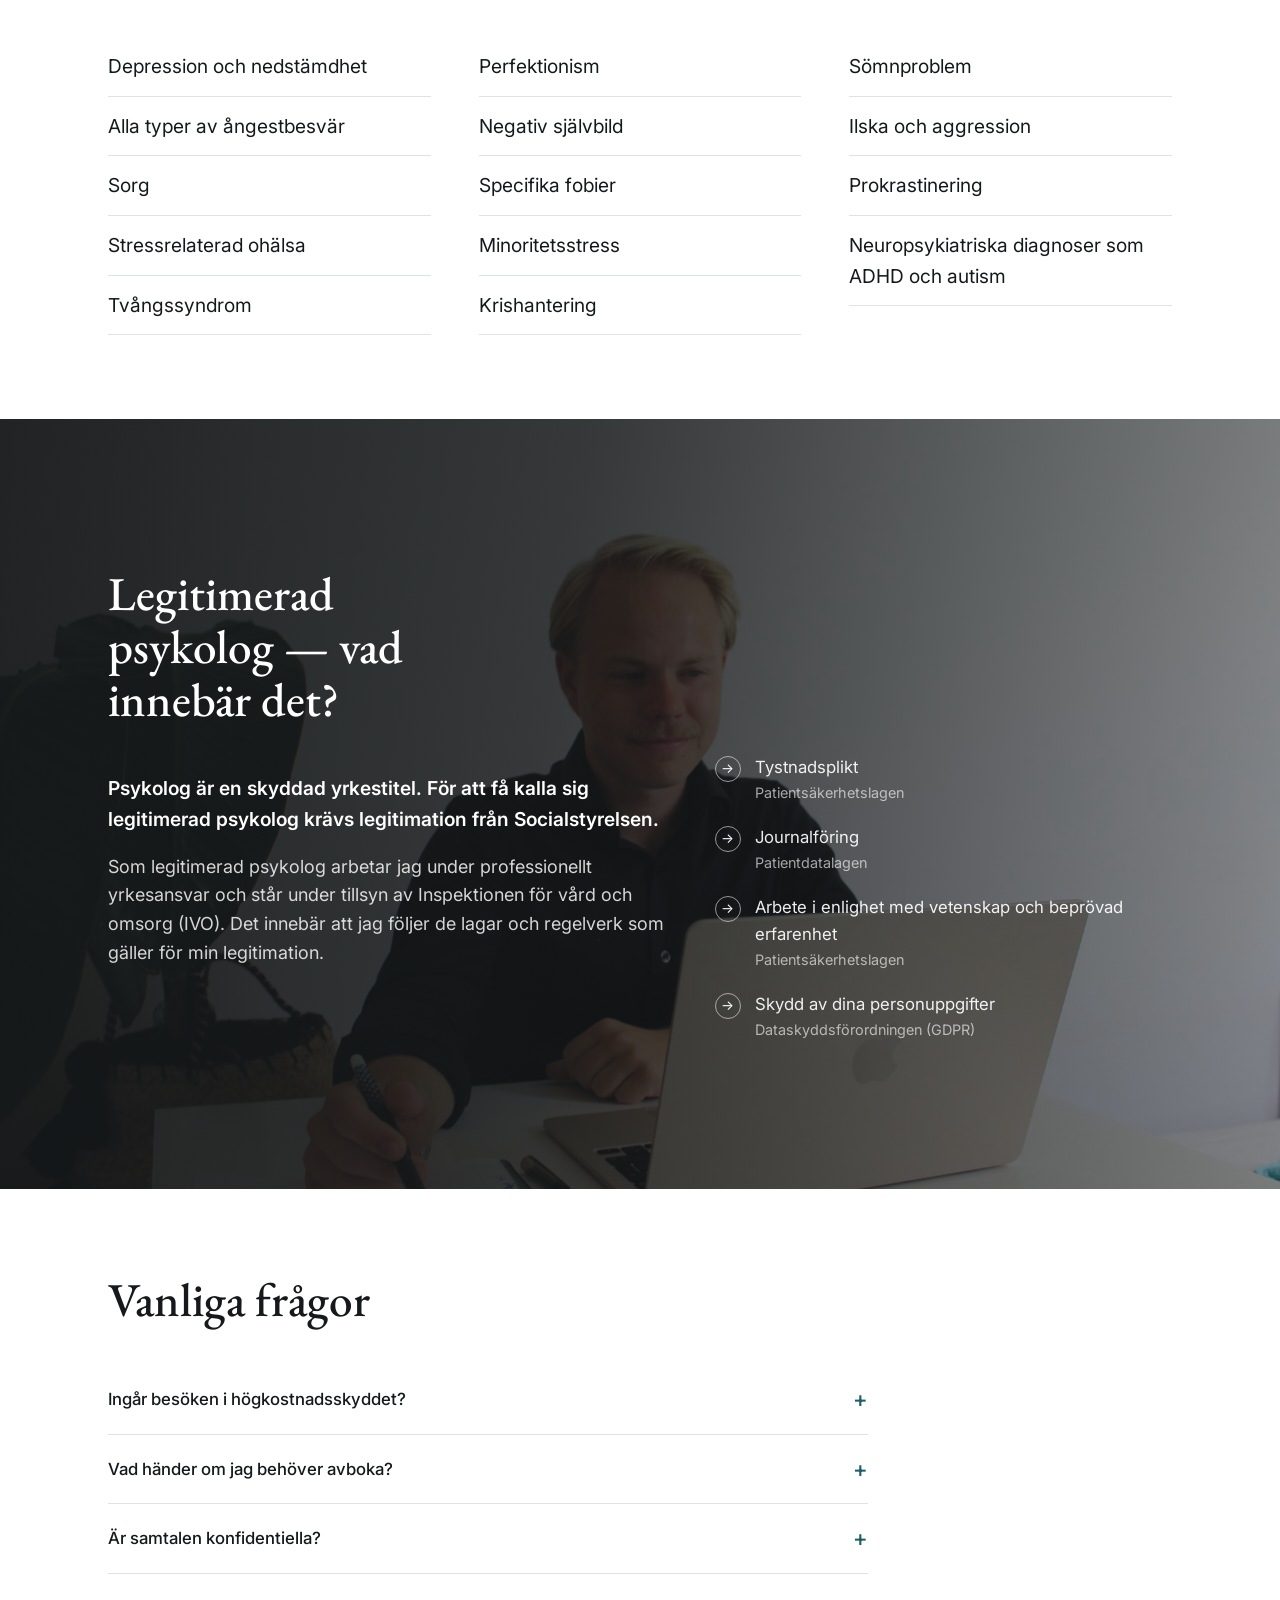
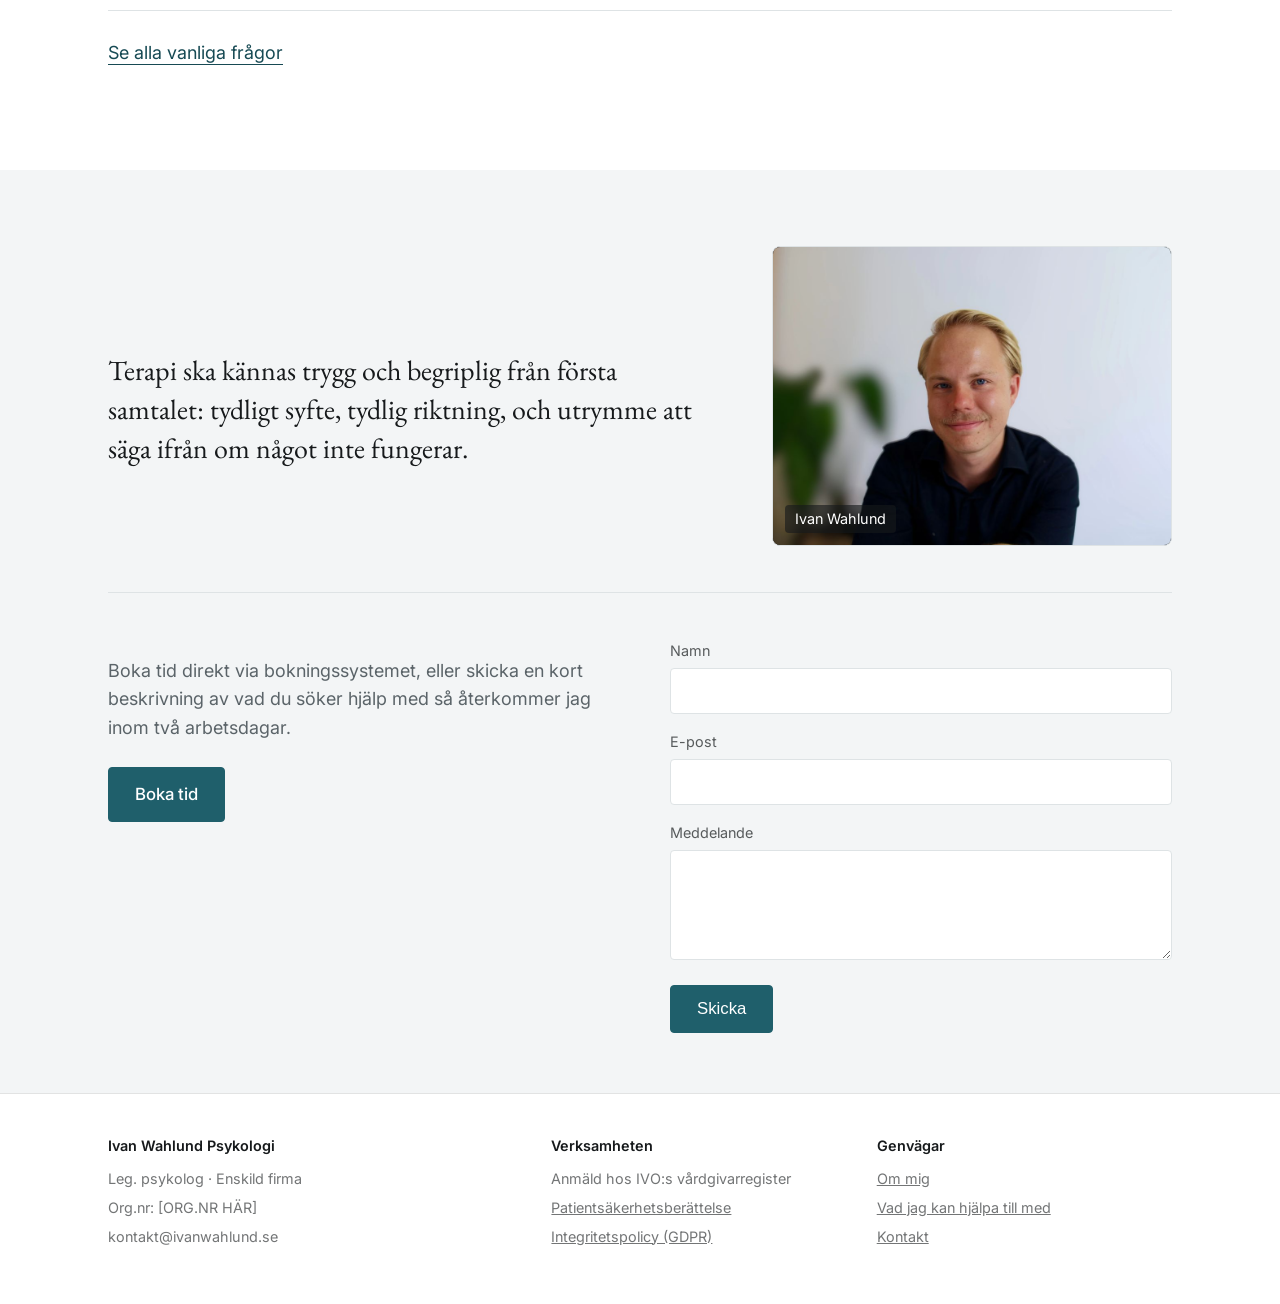
==== commit 4ddcc84c: "Lighter hero video (30 fps, 8 MB) and centered intro text Co-Authored-By: Claude Sonnet 5.5 <noreply" ====
--- a/index.html
+++ b/index.html
@@ -155,13 +155,14 @@
     margin: 0 0 10px;
   }
   .sea-sub{ font-size: var(--fs-xs); opacity: 0.92; margin: 0; }
-  .intro{ padding: 64px 0 56px; }
+  .intro{ padding: 64px 0 56px; text-align: center; }
   .intro .lede{
     max-width: 62ch;
     color: var(--ink-soft);
     font-size: var(--fs-md);
-    margin: 0 0 30px;
-  }
+    margin: 0 auto 30px;
+  }
+  .intro .btn-row{ justify-content: center; }
   #om-mig .om-mig-photo{ aspect-ratio: 4 / 5; max-width: 380px; justify-self: end; }
   @media (max-width: 900px){ #om-mig .om-mig-photo{ justify-self: center; } }
 
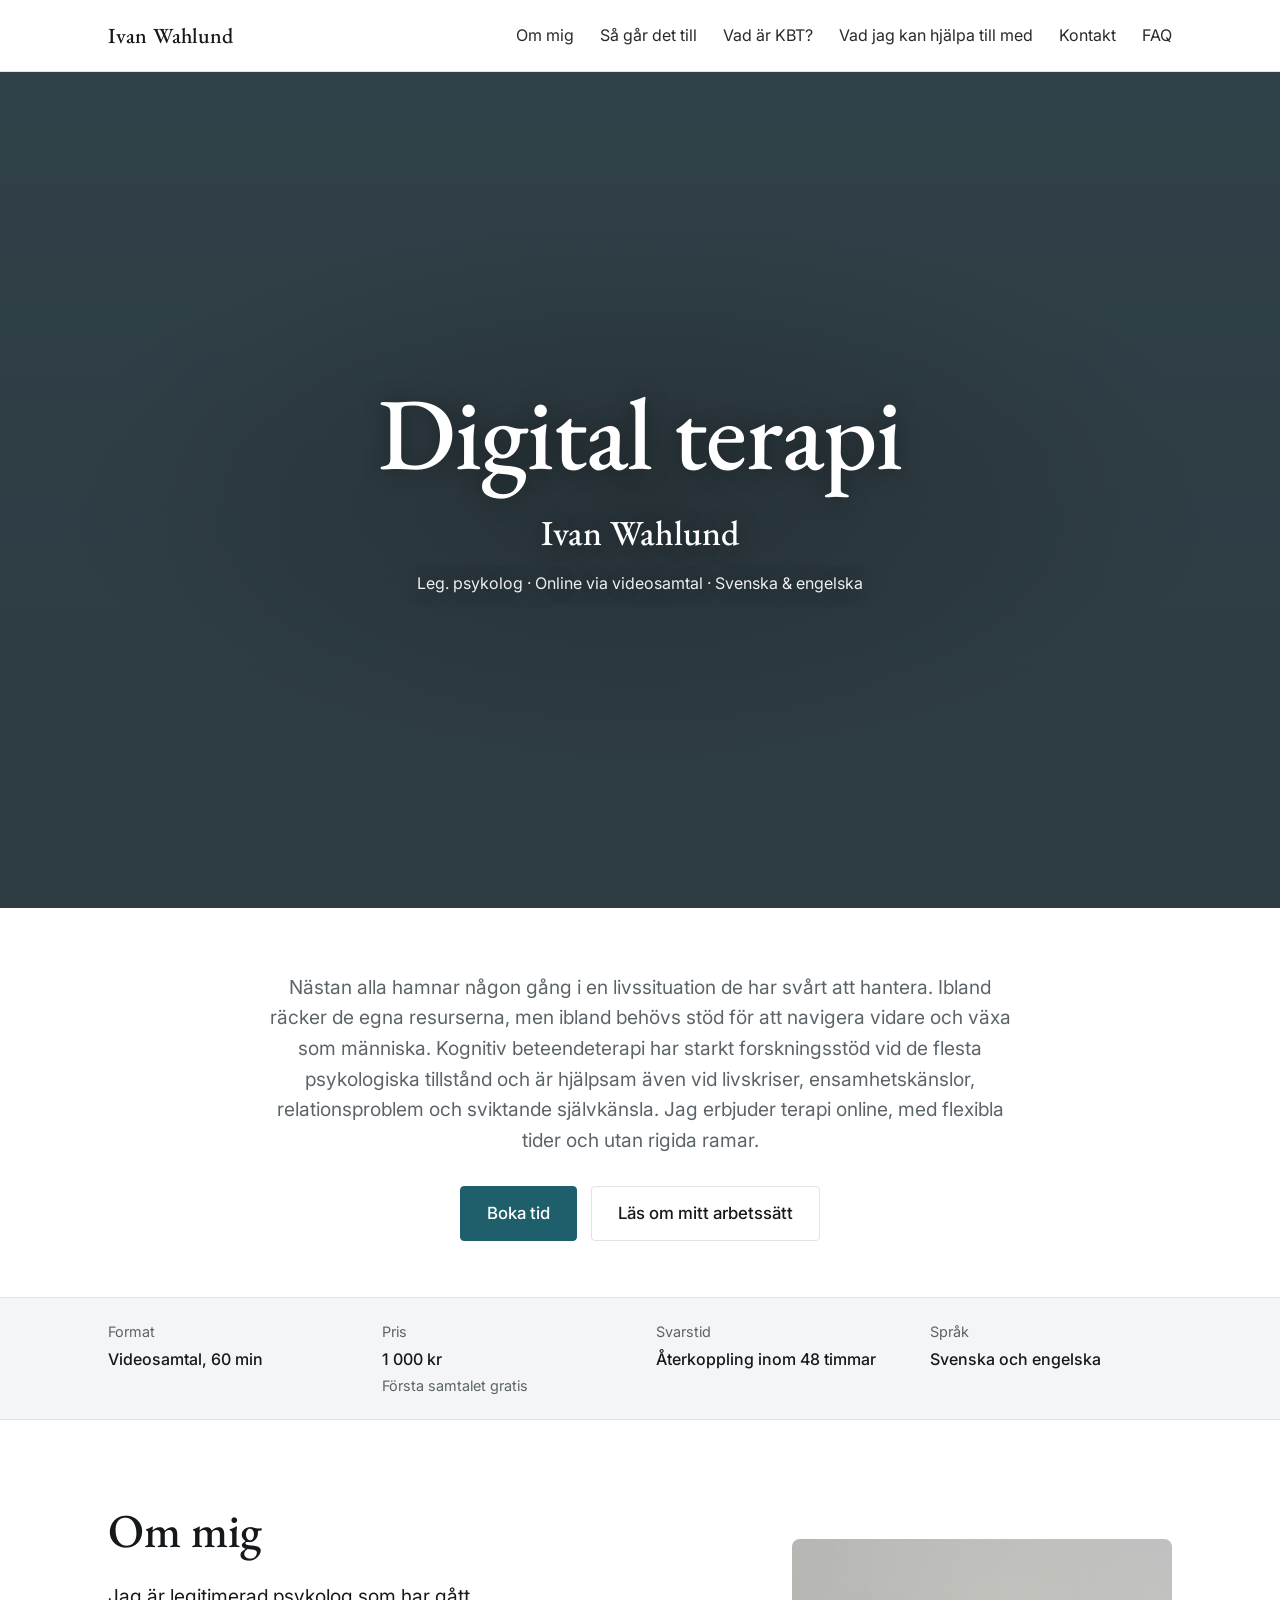
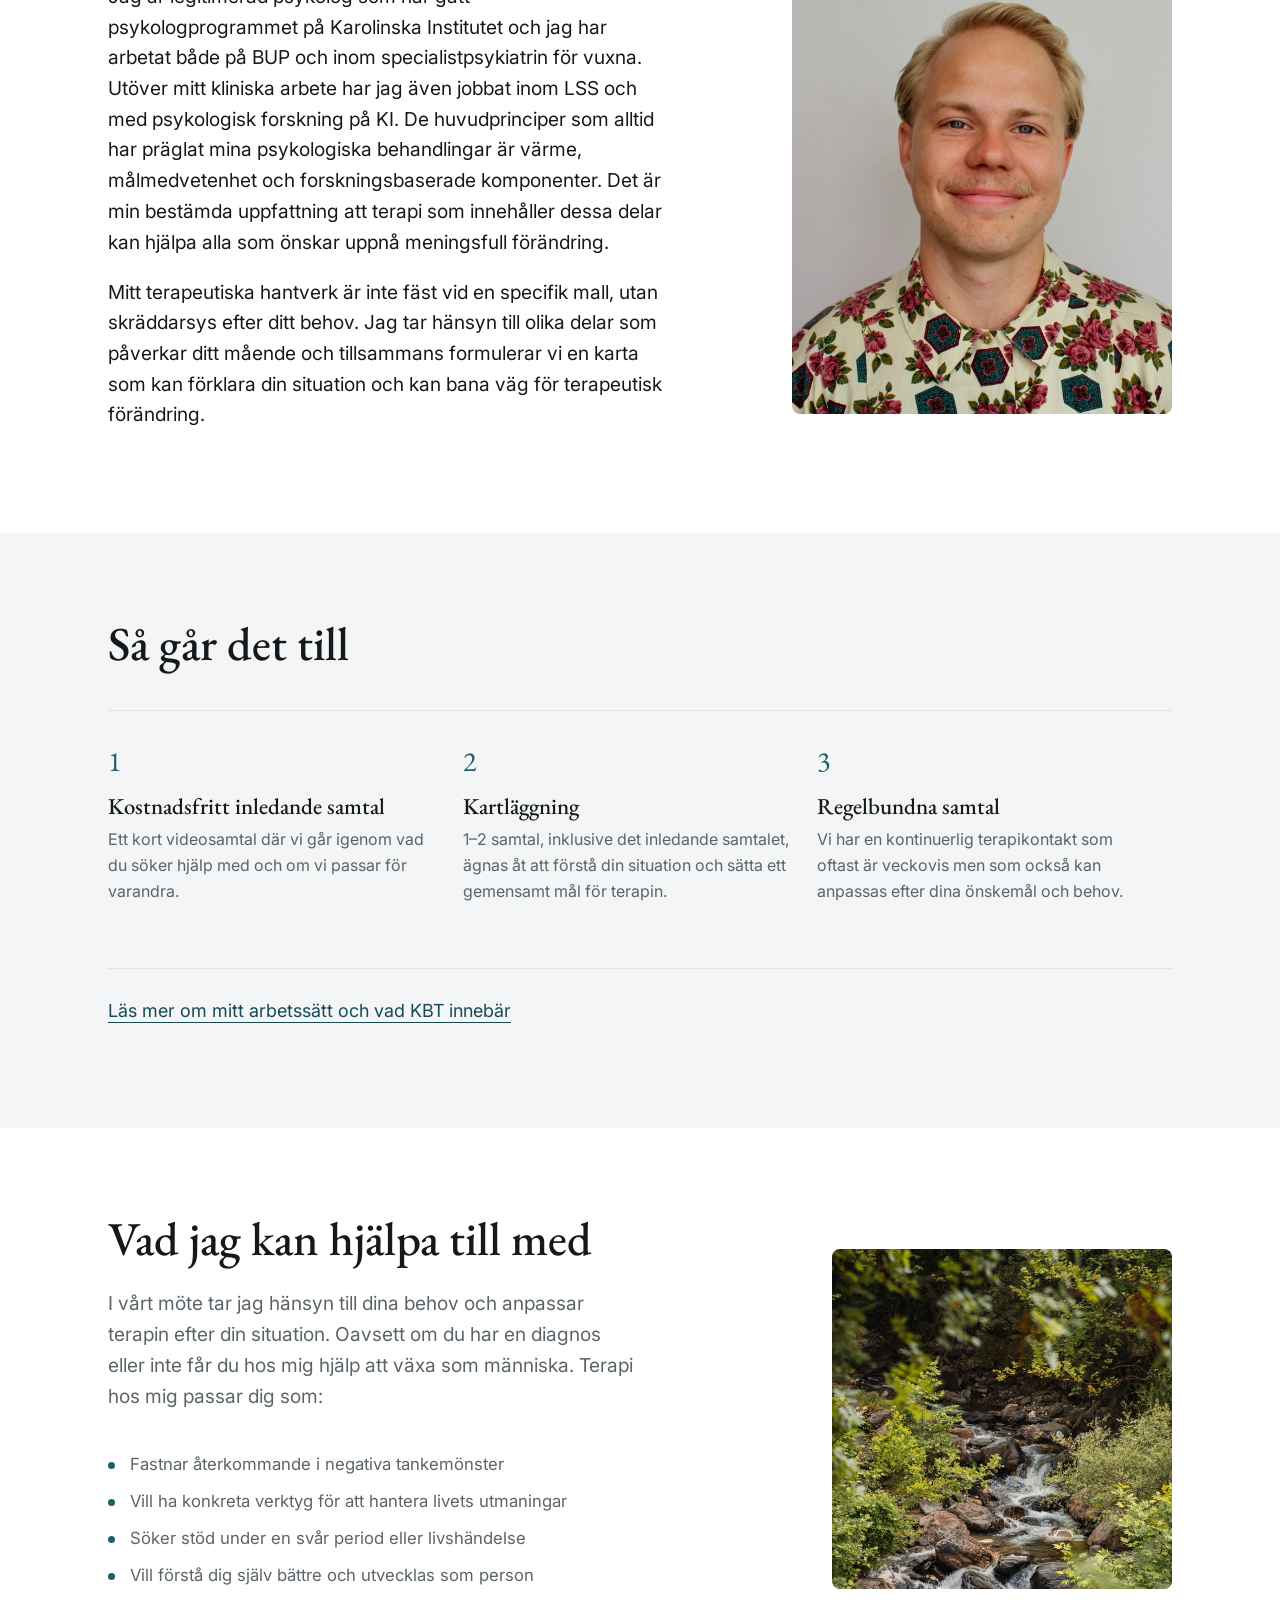
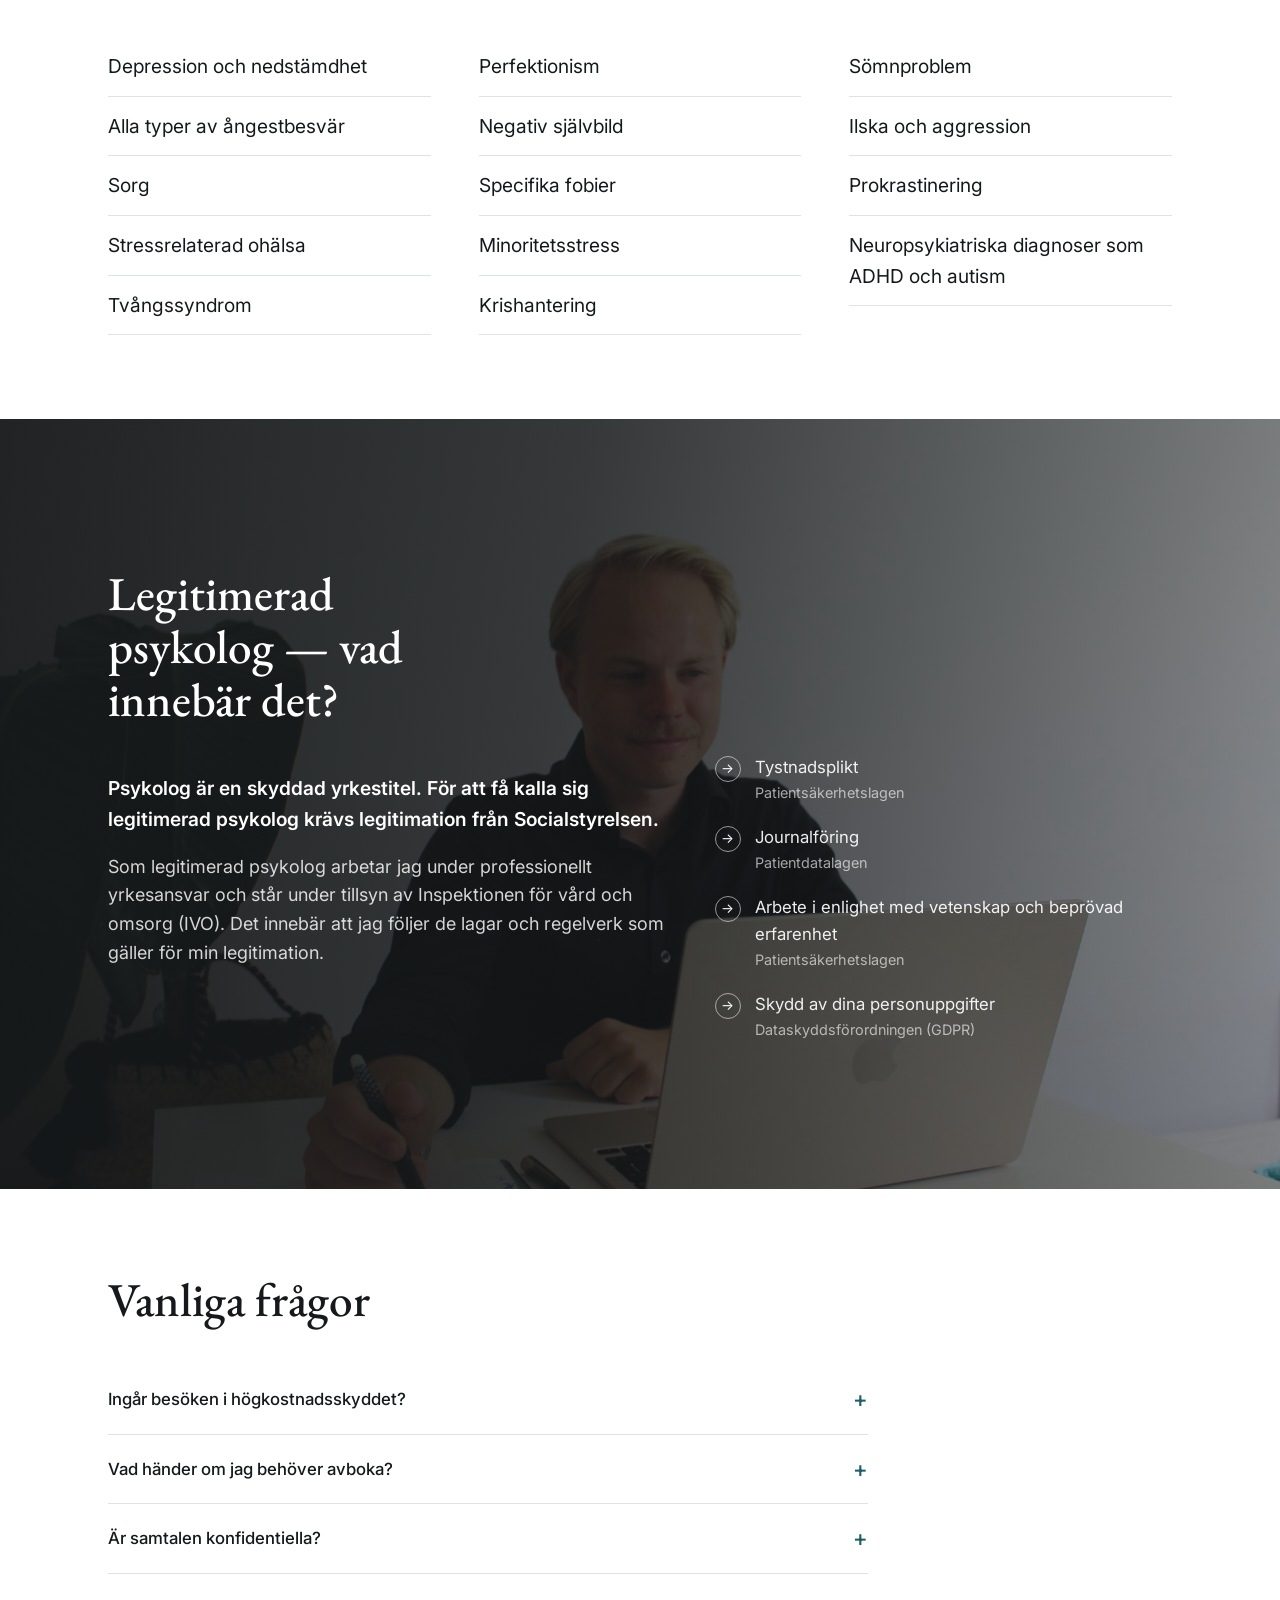
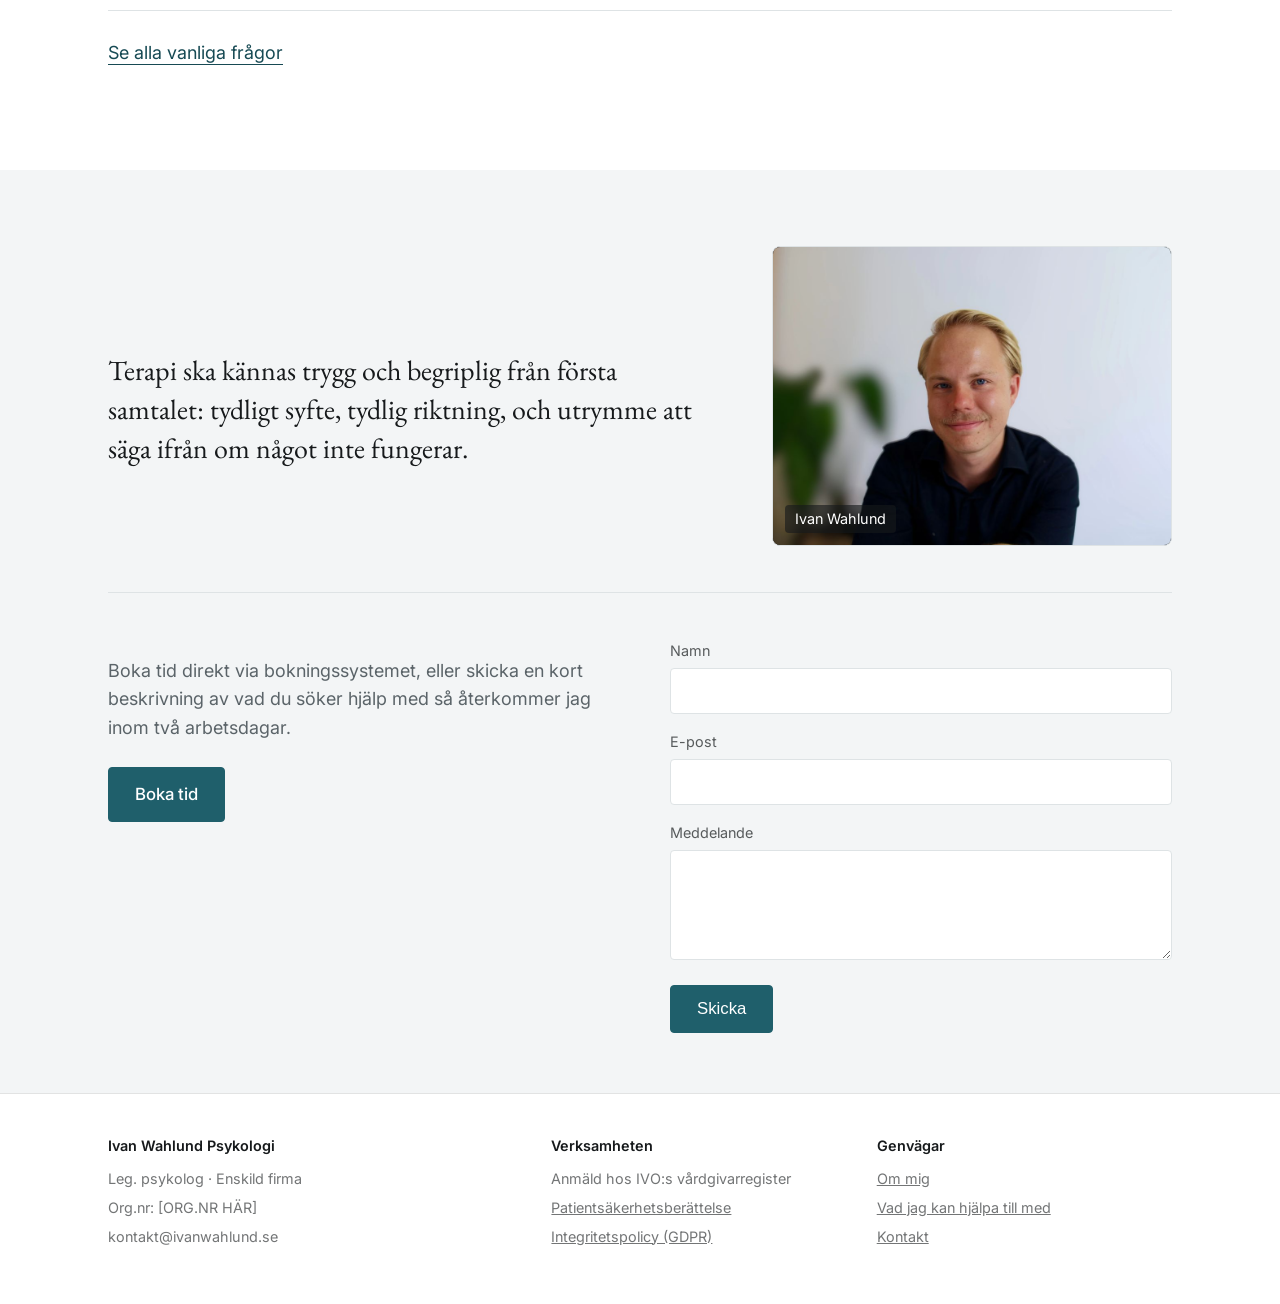
==== commit 09f36b55: "Hero video: calm teal water clip, lighter scrim with local legibility shade Co-Authored-By: Claude S" ====
--- a/index.html
+++ b/index.html
@@ -130,7 +130,9 @@
   .sea-scrim{
     position: absolute;
     inset: 0;
-    background: linear-gradient(180deg, rgba(22,25,27,0.16), rgba(22,25,27,0.4));
+    background:
+      radial-gradient(ellipse 46% 34% at 50% 50%, rgba(22,25,27,0.34), rgba(22,25,27,0) 100%),
+      linear-gradient(180deg, rgba(22,25,27,0.08), rgba(22,25,27,0.2));
   }
   .sea-title{ position: relative; z-index: 1; padding: 0 28px; color: #fff; text-shadow: 0 1px 22px rgba(0,0,0,0.35); }
   .sea-title h1{
@@ -724,8 +726,8 @@
 
   <section class="sea-hero">
     <video id="seaVideo" muted loop playsinline preload="auto" aria-hidden="true" tabindex="-1">
-      <source src="assets/video/kandidat-6-360.mp4" type="video/mp4" media="(max-width: 700px)">
-      <source src="assets/video/kandidat-6-720.mp4" type="video/mp4">
+      <source src="assets/video/kandidat-9-360.mp4" type="video/mp4" media="(max-width: 700px)">
+      <source src="assets/video/kandidat-9-720.mp4" type="video/mp4">
     </video>
     <div class="sea-scrim" aria-hidden="true"></div>
     <div class="sea-title">
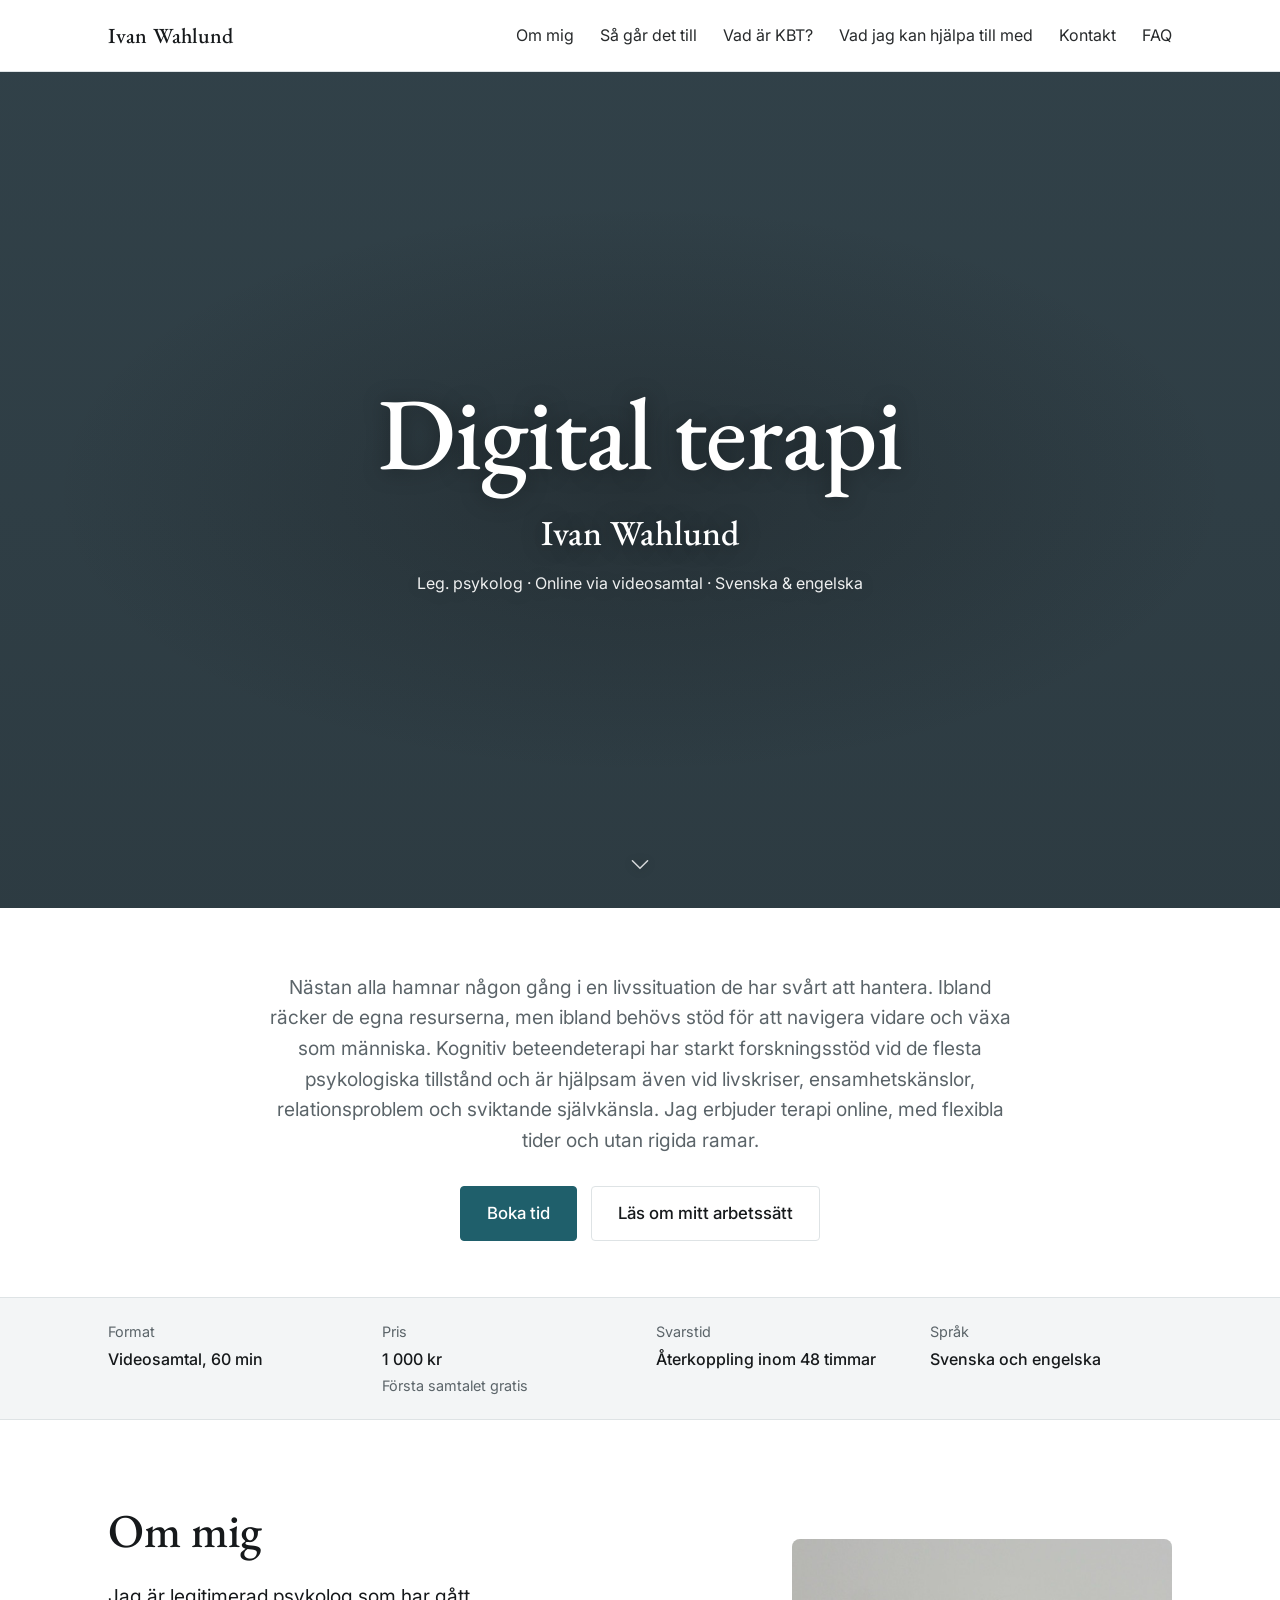
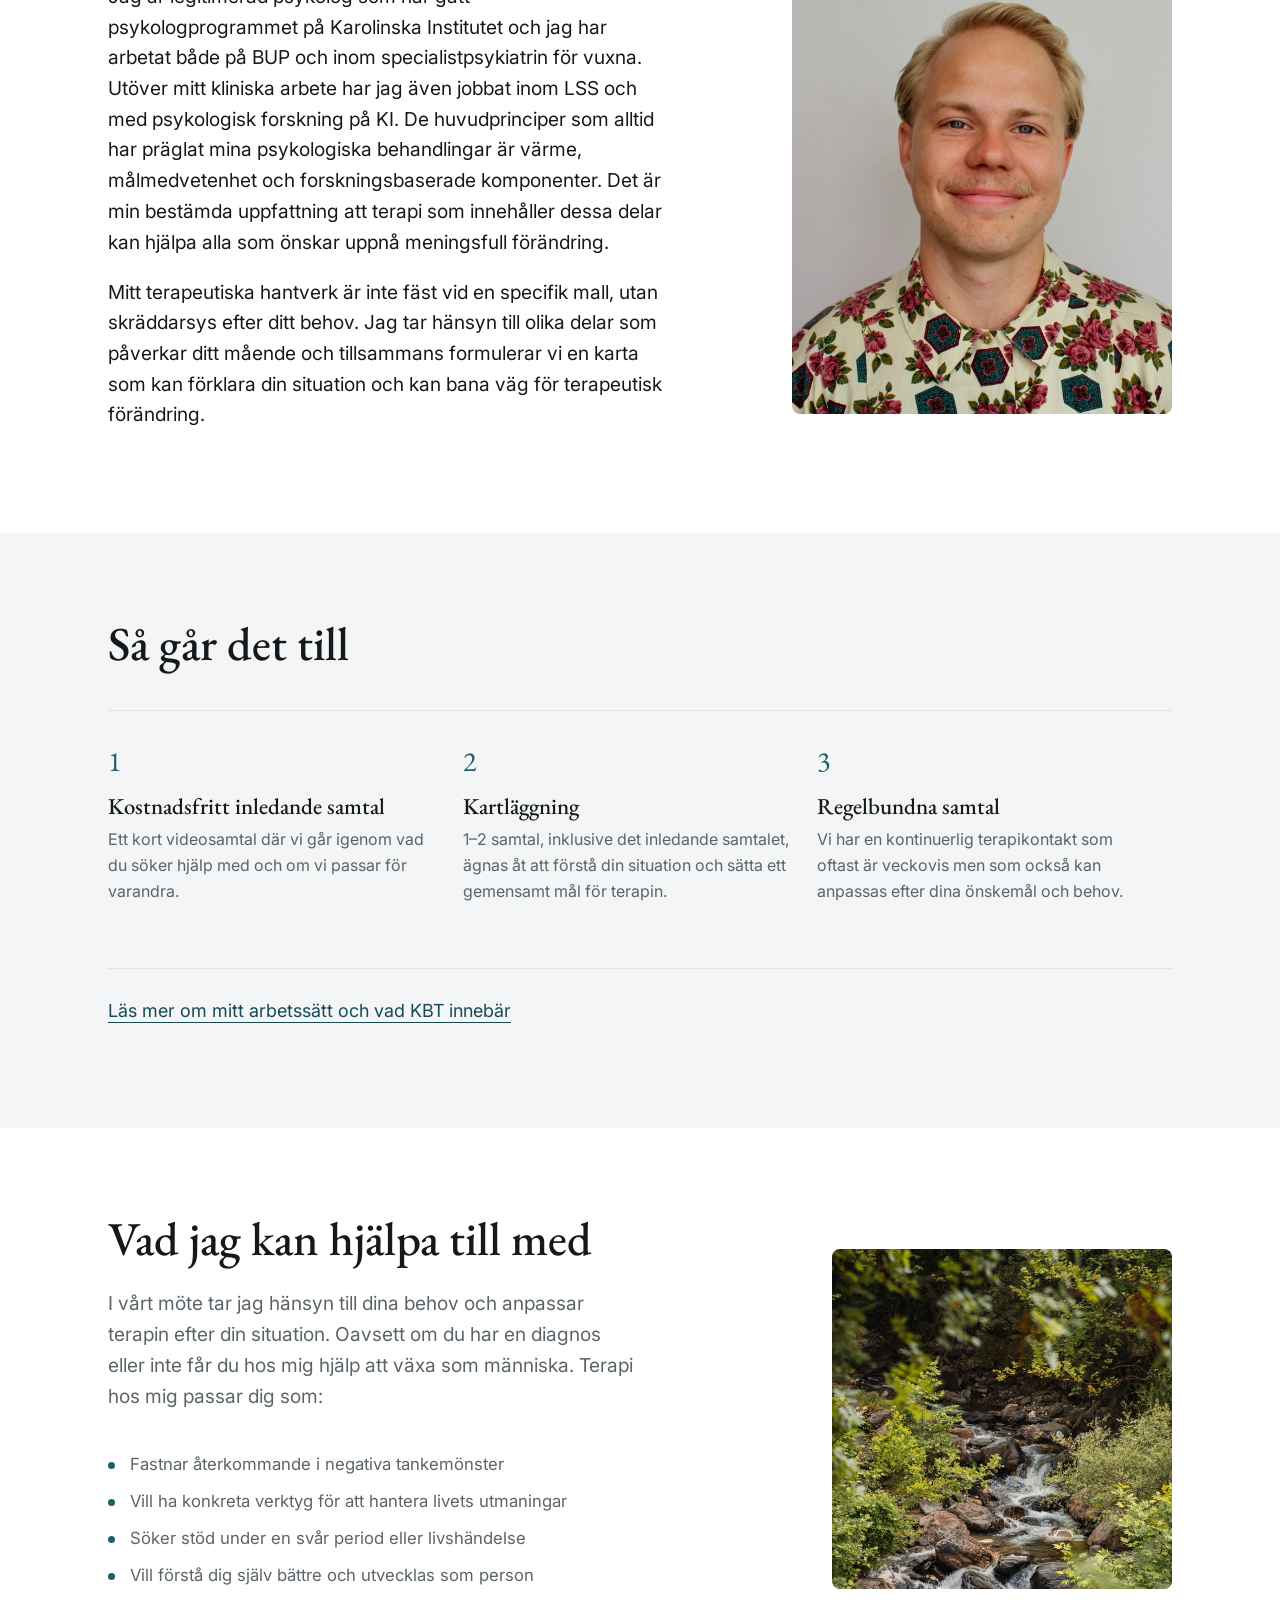
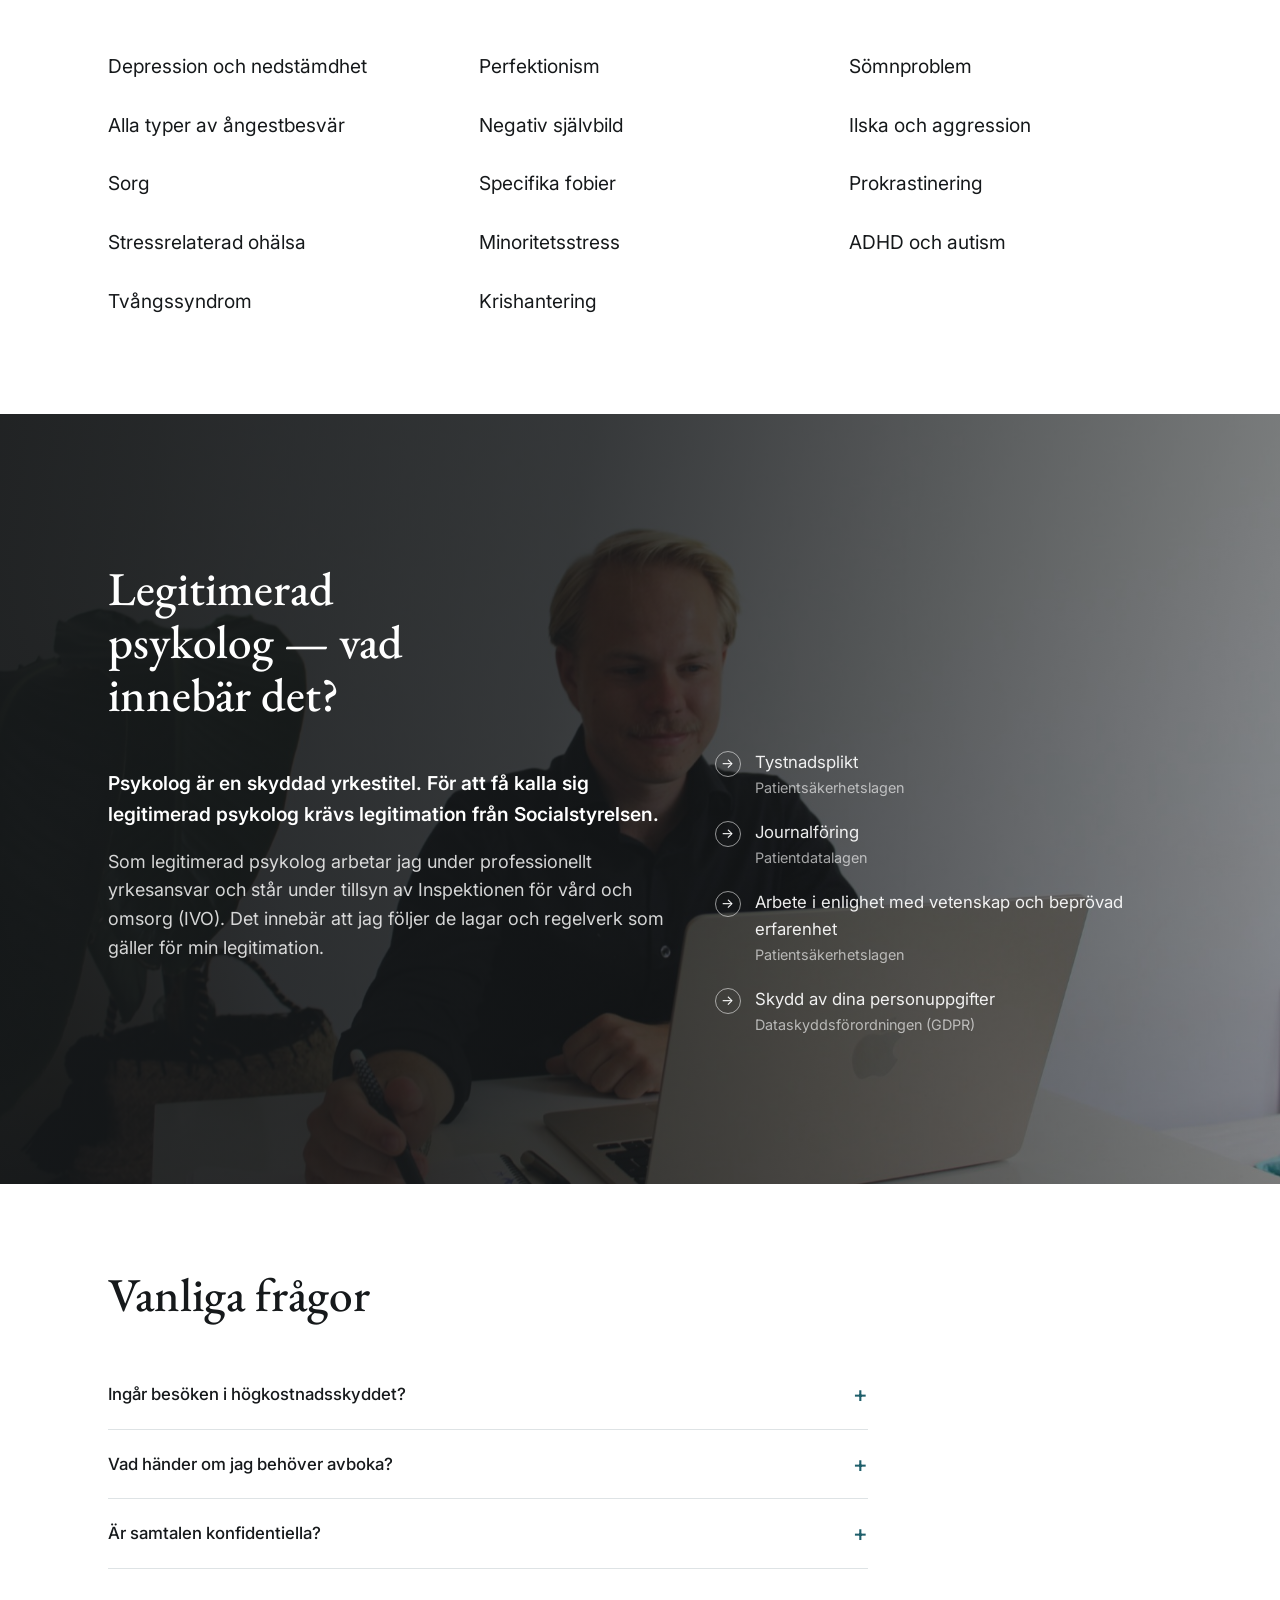
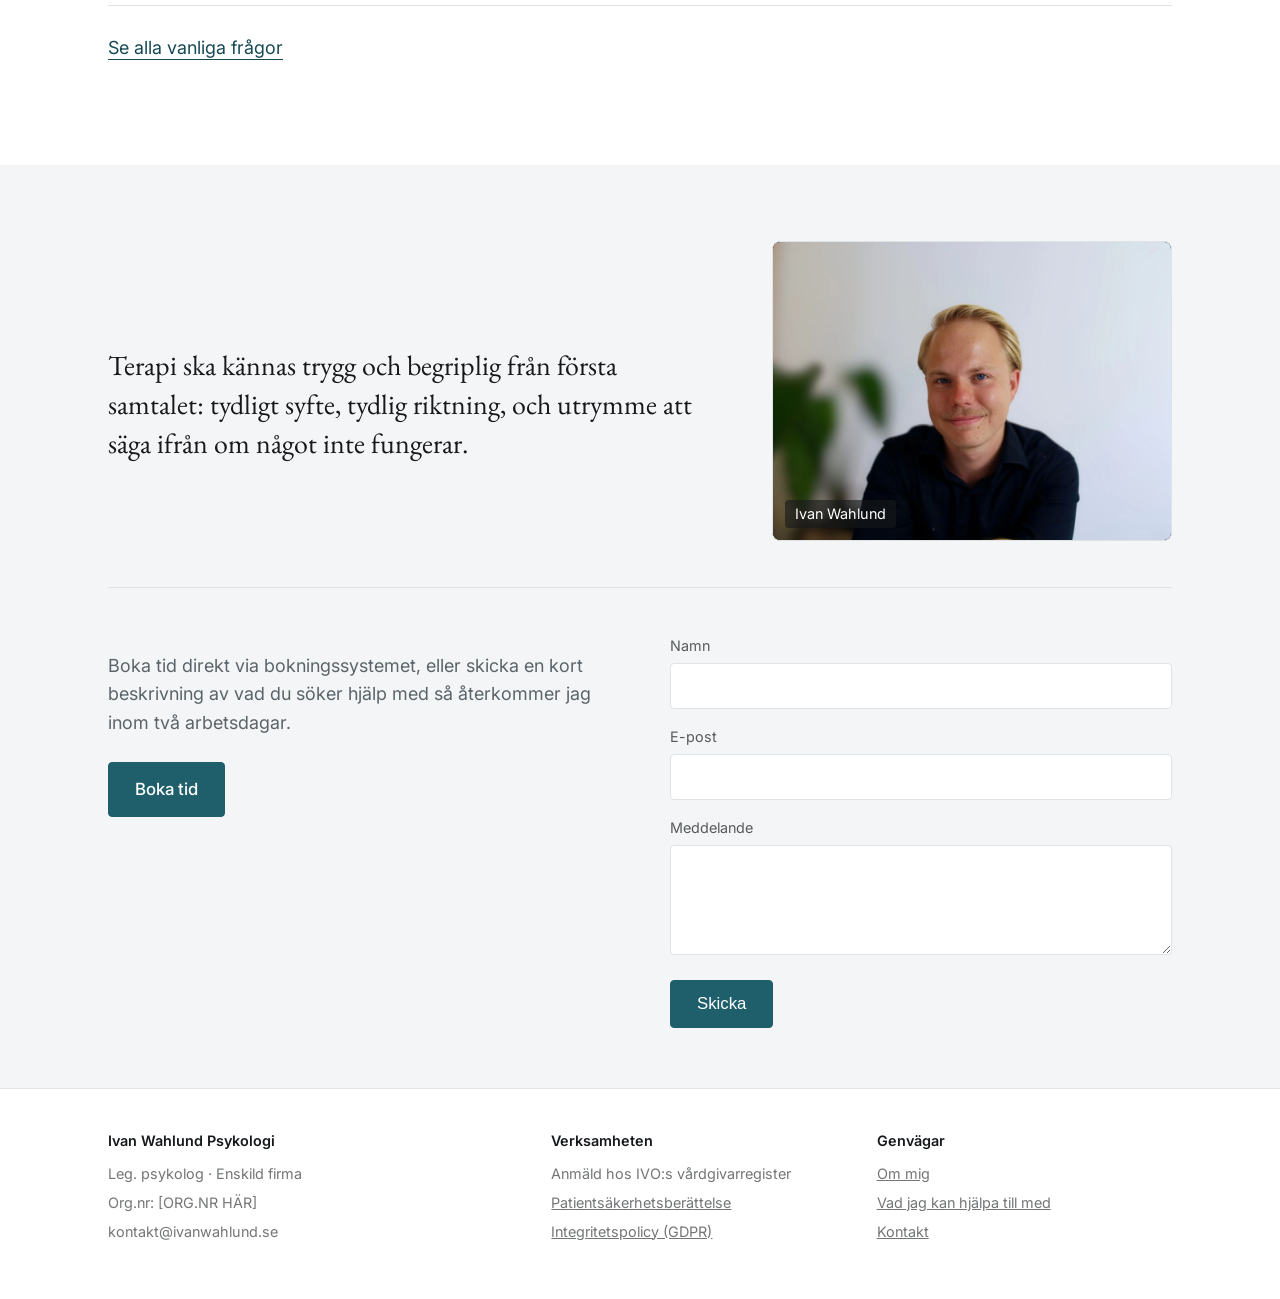
==== commit f4473bbd: "Hero scroll cue, ADHD och autism as one-line area item, remove list dividers Co-Authored-By: Claude " ====
--- a/index.html
+++ b/index.html
@@ -157,6 +157,25 @@
     margin: 0 0 10px;
   }
   .sea-sub{ font-size: var(--fs-xs); opacity: 0.92; margin: 0; }
+  .sea-scroll{
+    position: absolute;
+    left: 50%;
+    bottom: 22px;
+    transform: translateX(-50%);
+    z-index: 1;
+    width: 44px;
+    height: 44px;
+    display: flex;
+    align-items: center;
+    justify-content: center;
+    color: #fff;
+    opacity: 0.8;
+    transition: opacity 0.3s;
+  }
+  .sea-scroll:hover{ opacity: 1; }
+  .sea-scroll svg{ width: 26px; height: 26px; filter: drop-shadow(0 1px 6px rgba(0,0,0,0.4)); }
+  .sea-scroll.is-hidden{ opacity: 0; pointer-events: none; }
+  #intro{ scroll-margin-top: 64px; }
   .intro{ padding: 64px 0 56px; text-align: center; }
   .intro .lede{
     max-width: 62ch;
@@ -534,7 +553,6 @@
   }
   .areas-list li{
     padding: 14px 0;
-    border-bottom: 1px solid var(--line);
     break-inside: avoid;
   }
   .areas-list li a{
@@ -735,9 +753,12 @@
       <p class="sea-name">Ivan Wahlund</p>
       <p class="sea-sub">Leg. psykolog &middot; Online via videosamtal &middot; Svenska &amp; engelska</p>
     </div>
+    <a class="sea-scroll" href="#intro" aria-label="Scrolla ner">
+      <svg viewBox="0 0 24 24" fill="none" stroke="currentColor" stroke-width="1.4" stroke-linecap="round" stroke-linejoin="round" aria-hidden="true"><path d="M5 9l7 7 7-7"/></svg>
+    </a>
   </section>
 
-  <section class="intro">
+  <section class="intro" id="intro">
     <div class="wrap">
       <p class="lede">Nästan alla hamnar någon gång i en livssituation de har svårt att hantera. Ibland räcker de egna resurserna, men ibland behövs stöd för att navigera vidare och växa som människa. Kognitiv beteendeterapi har starkt forskningsstöd vid de flesta psykologiska tillstånd och är hjälpsam även vid livskriser, ensamhetskänslor, relationsproblem och sviktande självkänsla. Jag erbjuder terapi online, med flexibla tider och utan rigida ramar.</p>
       <div class="btn-row">
@@ -835,7 +856,7 @@
         <li>Sömnproblem</li>
         <li>Ilska och aggression</li>
         <li>Prokrastinering</li>
-        <li>Neuropsykiatriska diagnoser som ADHD och autism</li>
+        <li>ADHD och autism</li>
       </ul>
     </div>
   </section>
@@ -962,6 +983,15 @@
   })();
 </script>
 <script>
+  (function(){
+    var cue = document.querySelector('.sea-scroll');
+    if(!cue) return;
+    function update(){ cue.classList.toggle('is-hidden', window.scrollY > 40); }
+    window.addEventListener('scroll', update, {passive:true});
+    update();
+  })();
+</script>
+<script>
   document.querySelectorAll('nav.primary a').forEach(function(link){
     link.addEventListener('click', function(){
       document.getElementById('nav-toggle').checked = false;
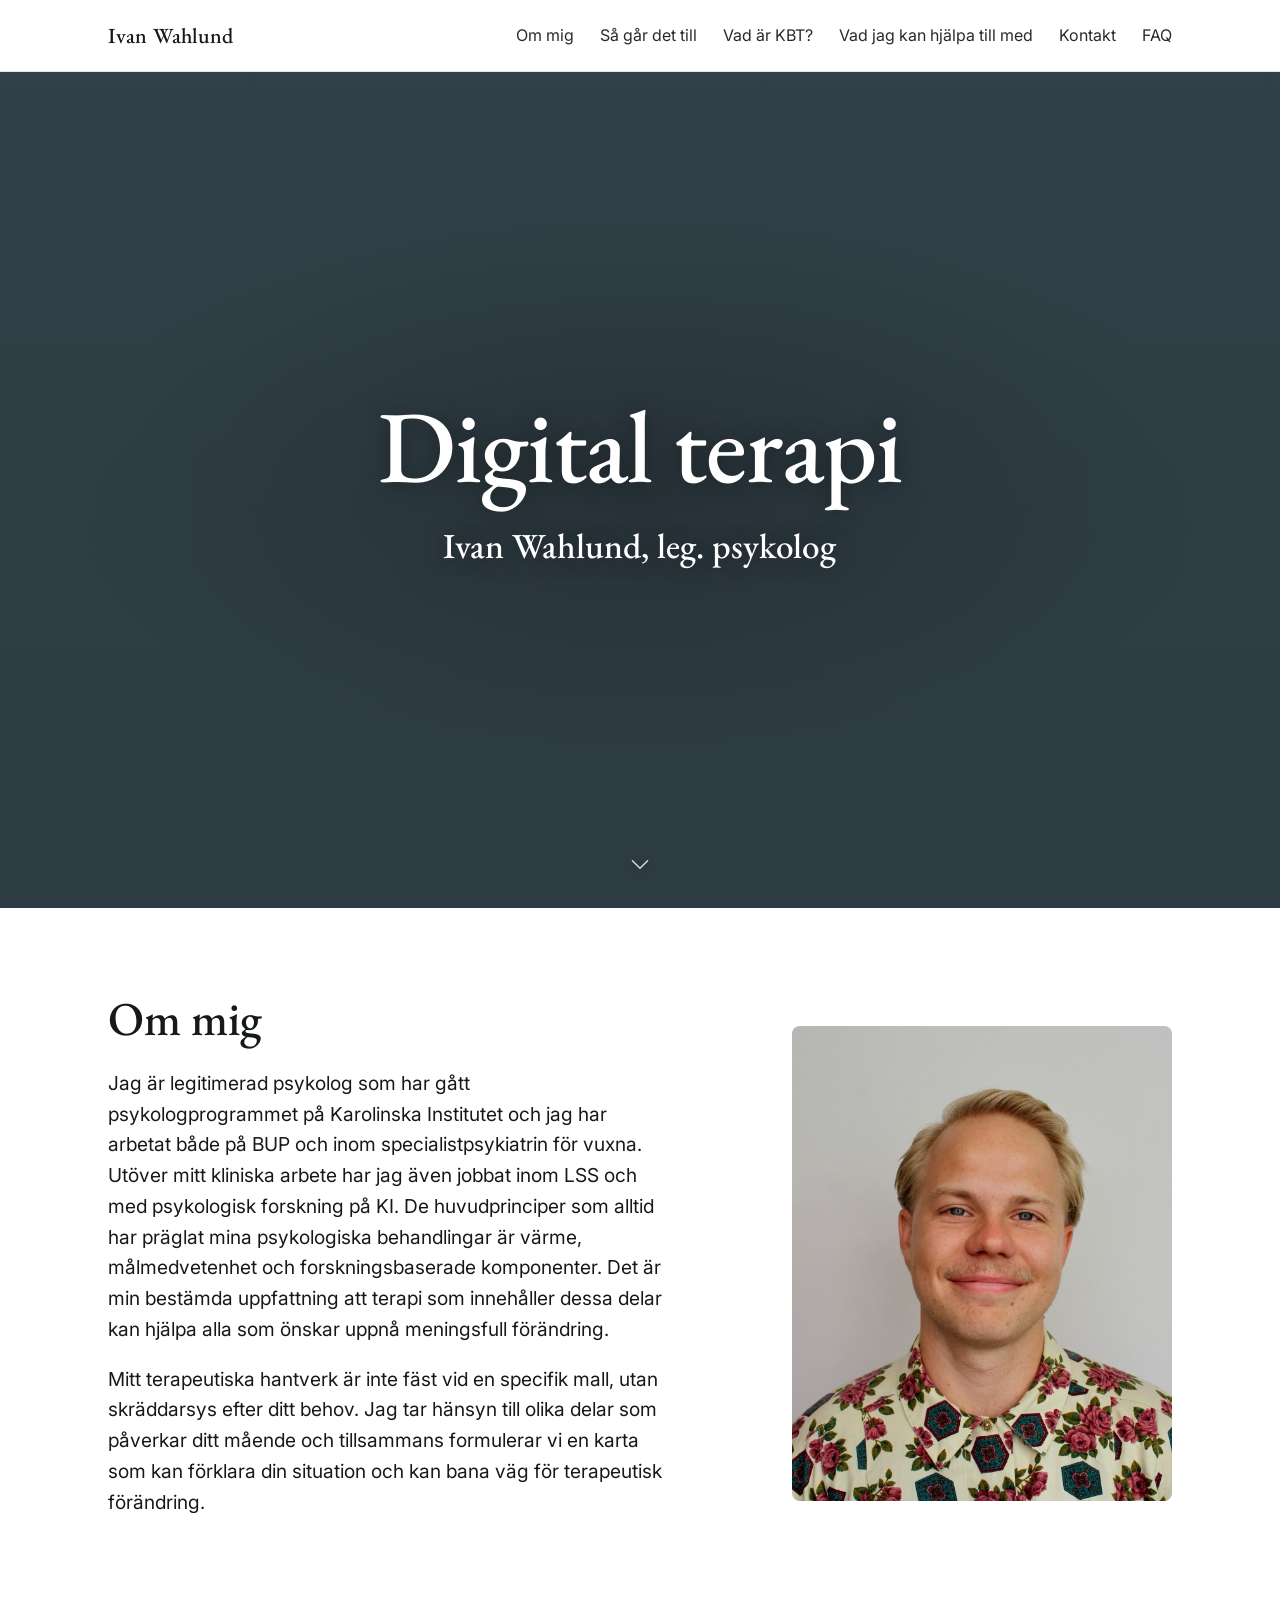
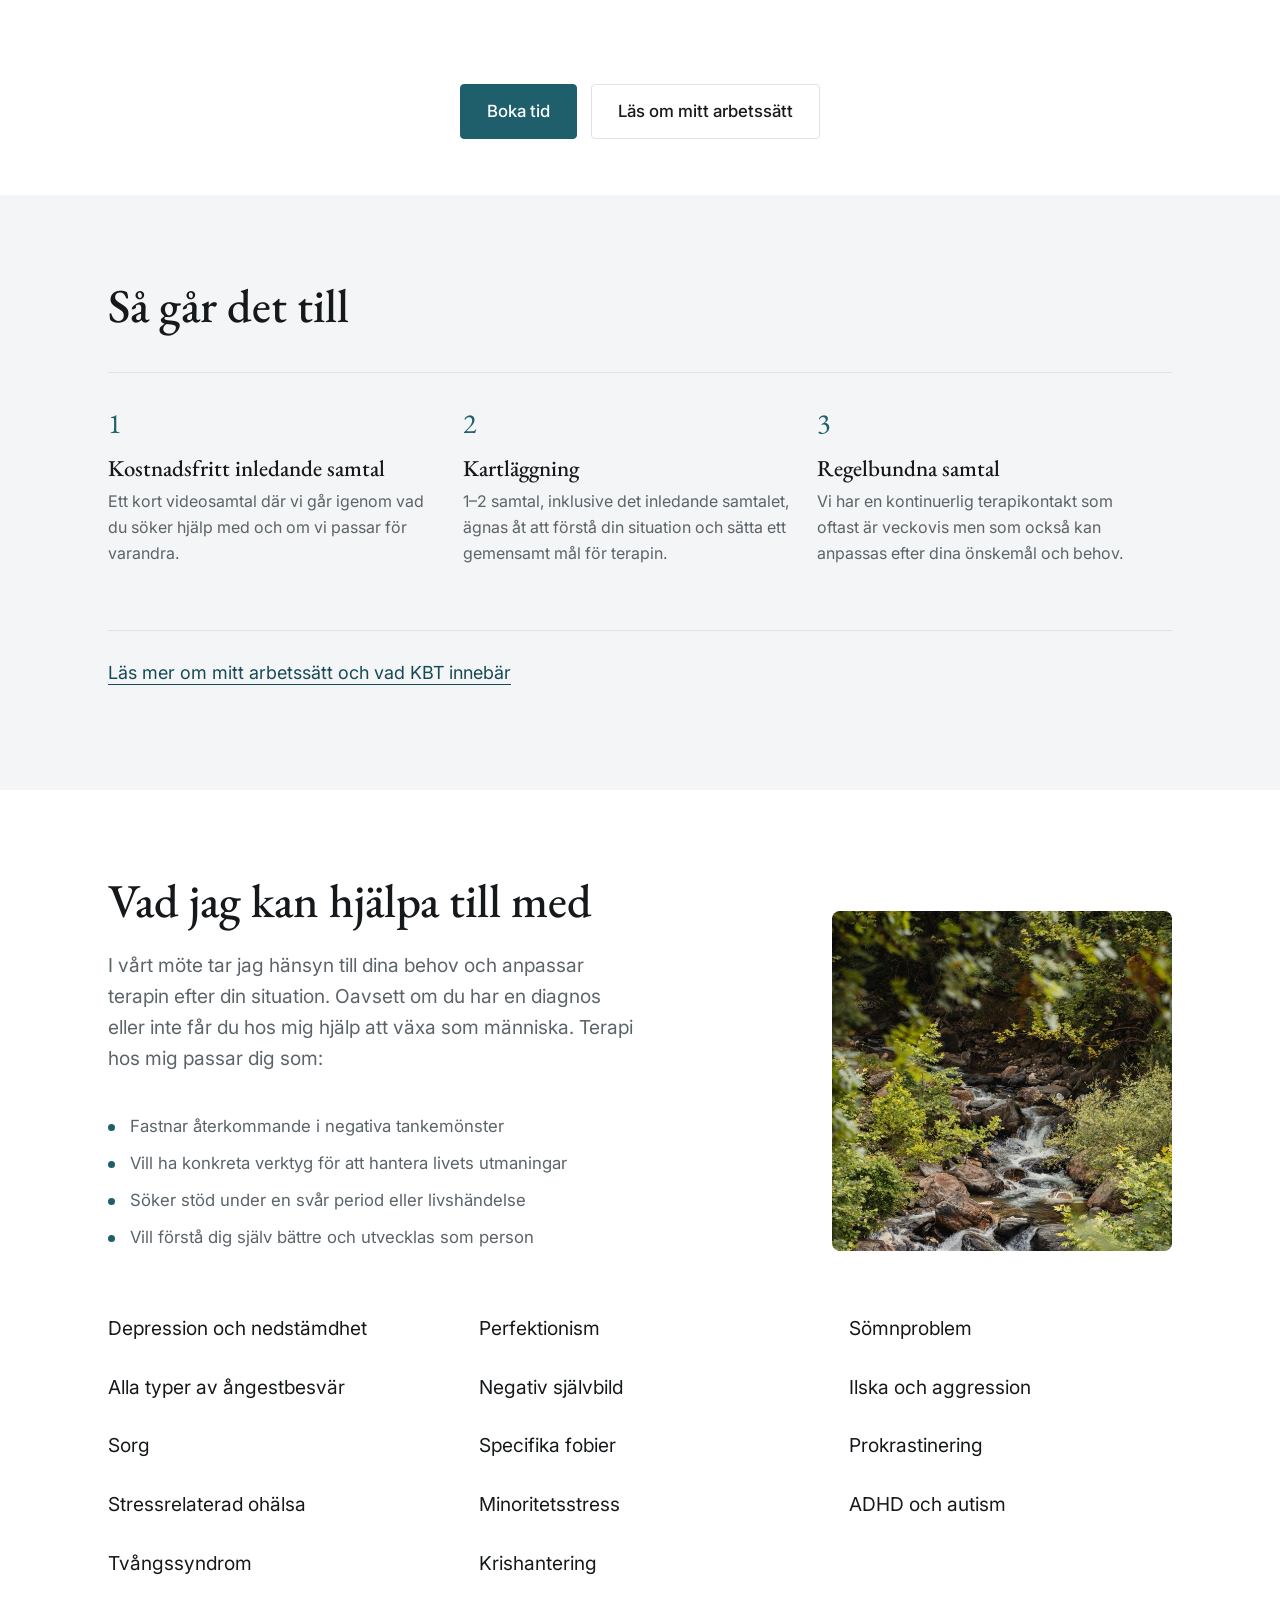
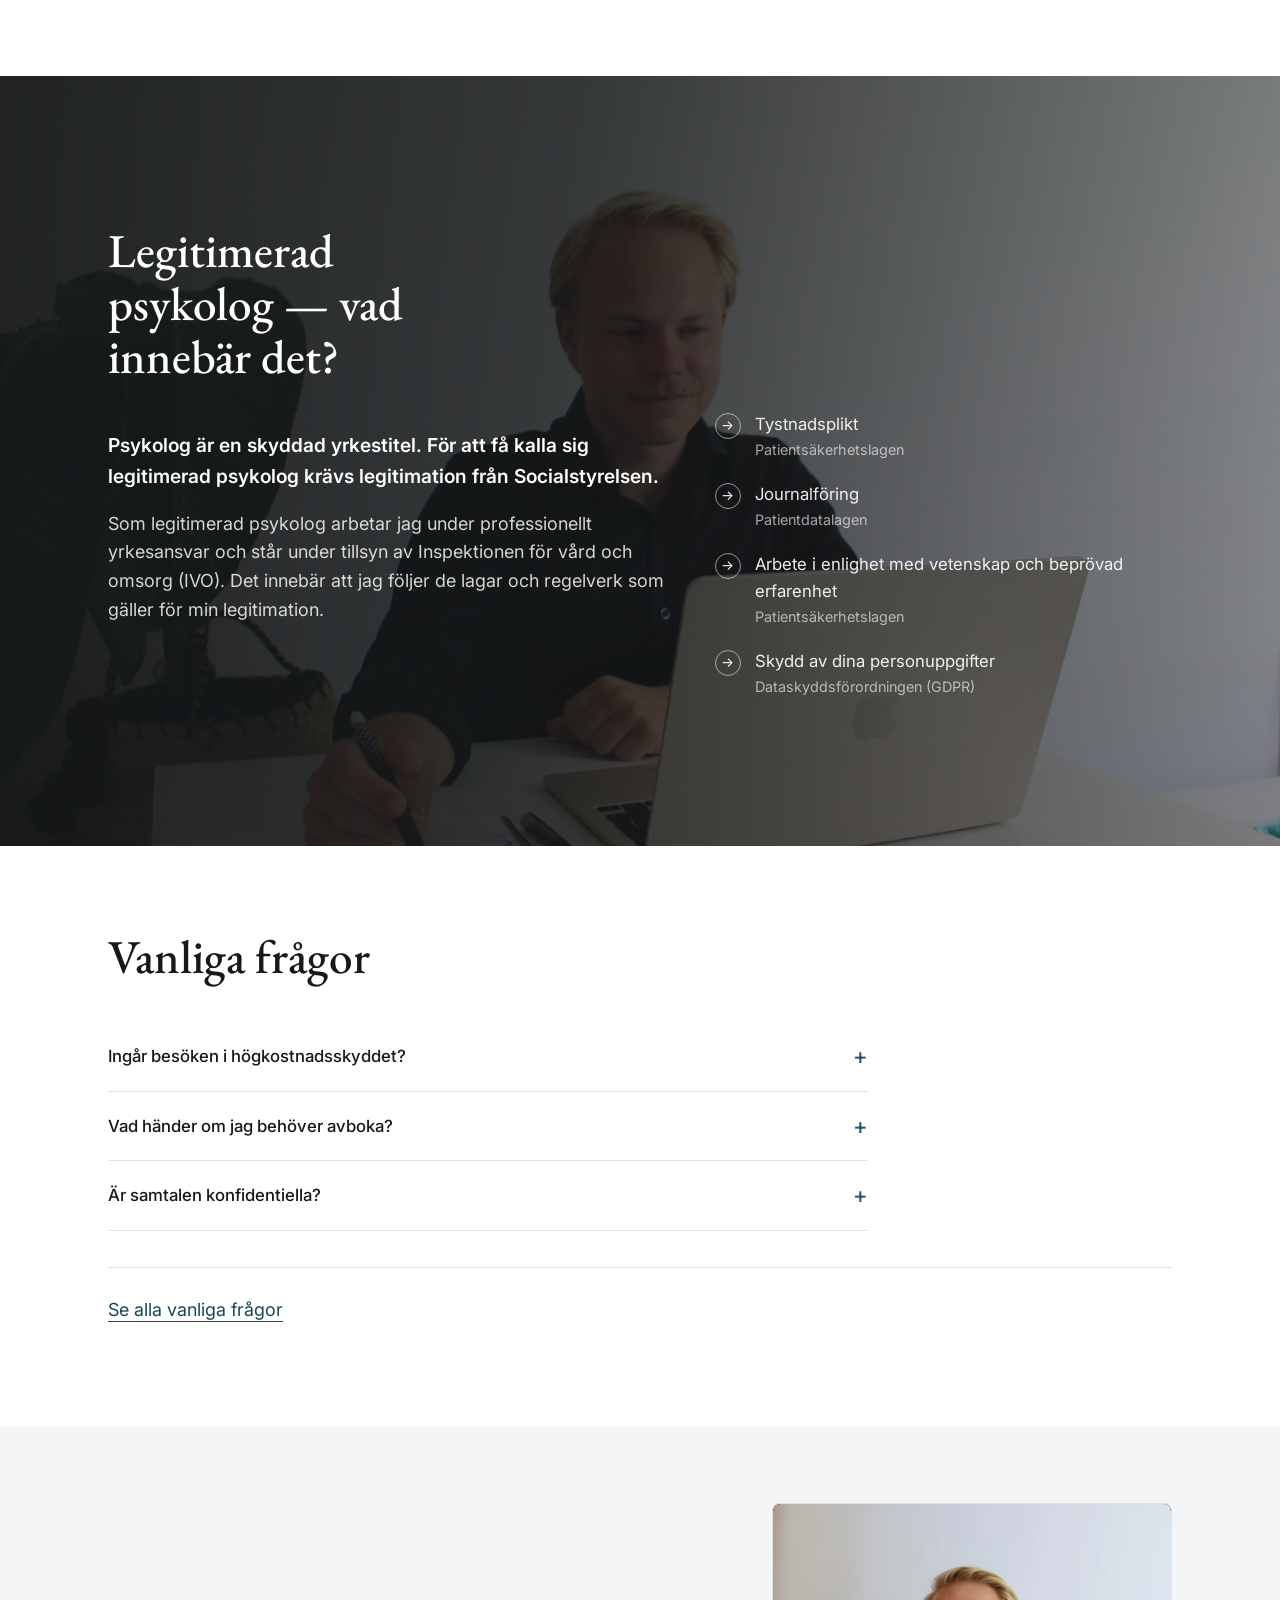
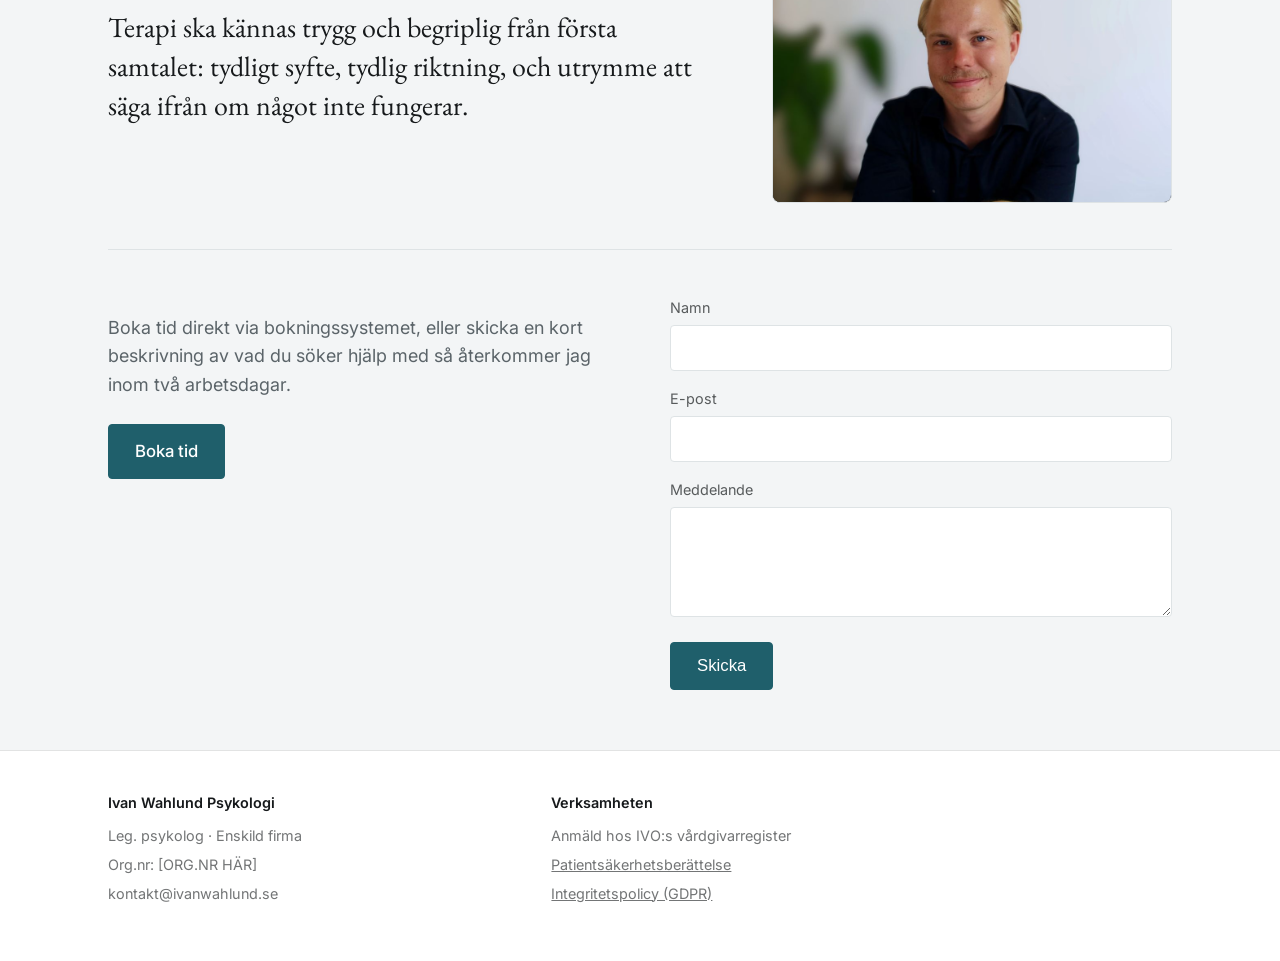
==== commit 7c9288b5: "Apply saved homepage content and layout edits" ====
--- a/index.html
+++ b/index.html
@@ -750,37 +750,12 @@
     <div class="sea-scrim" aria-hidden="true"></div>
     <div class="sea-title">
       <h1>Digital terapi</h1>
-      <p class="sea-name">Ivan Wahlund</p>
-      <p class="sea-sub">Leg. psykolog &middot; Online via videosamtal &middot; Svenska &amp; engelska</p>
+      <p class="sea-name">Ivan Wahlund, leg. psykolog</p>
     </div>
     <a class="sea-scroll" href="#intro" aria-label="Scrolla ner">
       <svg viewBox="0 0 24 24" fill="none" stroke="currentColor" stroke-width="1.4" stroke-linecap="round" stroke-linejoin="round" aria-hidden="true"><path d="M5 9l7 7 7-7"/></svg>
     </a>
   </section>
-
-  <section class="intro" id="intro">
-    <div class="wrap">
-      <p class="lede">Nästan alla hamnar någon gång i en livssituation de har svårt att hantera. Ibland räcker de egna resurserna, men ibland behövs stöd för att navigera vidare och växa som människa. Kognitiv beteendeterapi har starkt forskningsstöd vid de flesta psykologiska tillstånd och är hjälpsam även vid livskriser, ensamhetskänslor, relationsproblem och sviktande självkänsla. Jag erbjuder terapi online, med flexibla tider och utan rigida ramar.</p>
-      <div class="btn-row">
-        <!-- KADDIO-INTEGRATION: byt href nedan mot din bokningslänk från Kaddio,
-             t.ex. https://boka.kaddio.com/ivanwahlund, eller ersätt <a> med
-             Kaddios inbäddade bokningswidget/skript när den är klar. -->
-        <a class="btn" id="boka-tid-btn" href="#kontakt">Boka tid</a>
-        <a class="btn ghost" href="#arbetssatt">Läs om mitt arbetssätt</a>
-      </div>
-    </div>
-  </section>
-
-  <div class="facts" aria-label="Snabbfakta">
-    <div class="wrap">
-      <dl>
-        <div><dt>Format</dt><dd>Videosamtal, 60 min</dd></div>
-        <div><dt>Pris</dt><dd>1 000 kr <small>Första samtalet gratis</small></dd></div>
-        <div><dt>Svarstid</dt><dd>Återkoppling inom 48 timmar</dd></div>
-        <div><dt>Språk</dt><dd>Svenska och engelska</dd></div>
-      </dl>
-    </div>
-  </div>
 
   <section id="om-mig">
     <div class="wrap">
@@ -793,6 +768,18 @@
         <div class="om-mig-photo">
           <img src="assets/images/ivan-hero.jpg" alt="Ivan Wahlund" loading="lazy">
         </div>
+      </div>
+    </div>
+  </section>
+
+  <section class="intro" id="intro">
+    <div class="wrap">
+      <div class="btn-row">
+        <!-- KADDIO-INTEGRATION: byt href nedan mot din bokningslänk från Kaddio,
+             t.ex. https://boka.kaddio.com/ivanwahlund, eller ersätt <a> med
+             Kaddios inbäddade bokningswidget/skript när den är klar. -->
+        <a class="btn" id="boka-tid-btn" href="#kontakt">Boka tid</a>
+        <a class="btn ghost" href="#arbetssatt">Läs om mitt arbetssätt</a>
       </div>
     </div>
   </section>
@@ -910,7 +897,6 @@
         <p class="philosophy">Terapi ska kännas trygg och begriplig från första samtalet: tydligt syfte, tydlig riktning, och utrymme att säga ifrån om något inte fungerar.</p>
         <figure class="video-frame">
           <img src="assets/images/videosamtal.jpg" alt="Ivan Wahlund tittar in i kameran under ett videosamtal" loading="lazy">
-          <figcaption>Ivan Wahlund</figcaption>
         </figure>
       </div>
 
@@ -956,14 +942,6 @@
           <li>Anmäld hos IVO:s vårdgivarregister</li>
           <li><a href="#">Patientsäkerhetsberättelse</a></li>
           <li><a href="integritetspolicy.html">Integritetspolicy (GDPR)</a></li>
-        </ul>
-      </div>
-      <div>
-        <h4>Genvägar</h4>
-        <ul>
-          <li><a href="#om-mig">Om mig</a></li>
-          <li><a href="#omraden">Vad jag kan hjälpa till med</a></li>
-          <li><a href="#kontakt">Kontakt</a></li>
         </ul>
       </div>
     </div>
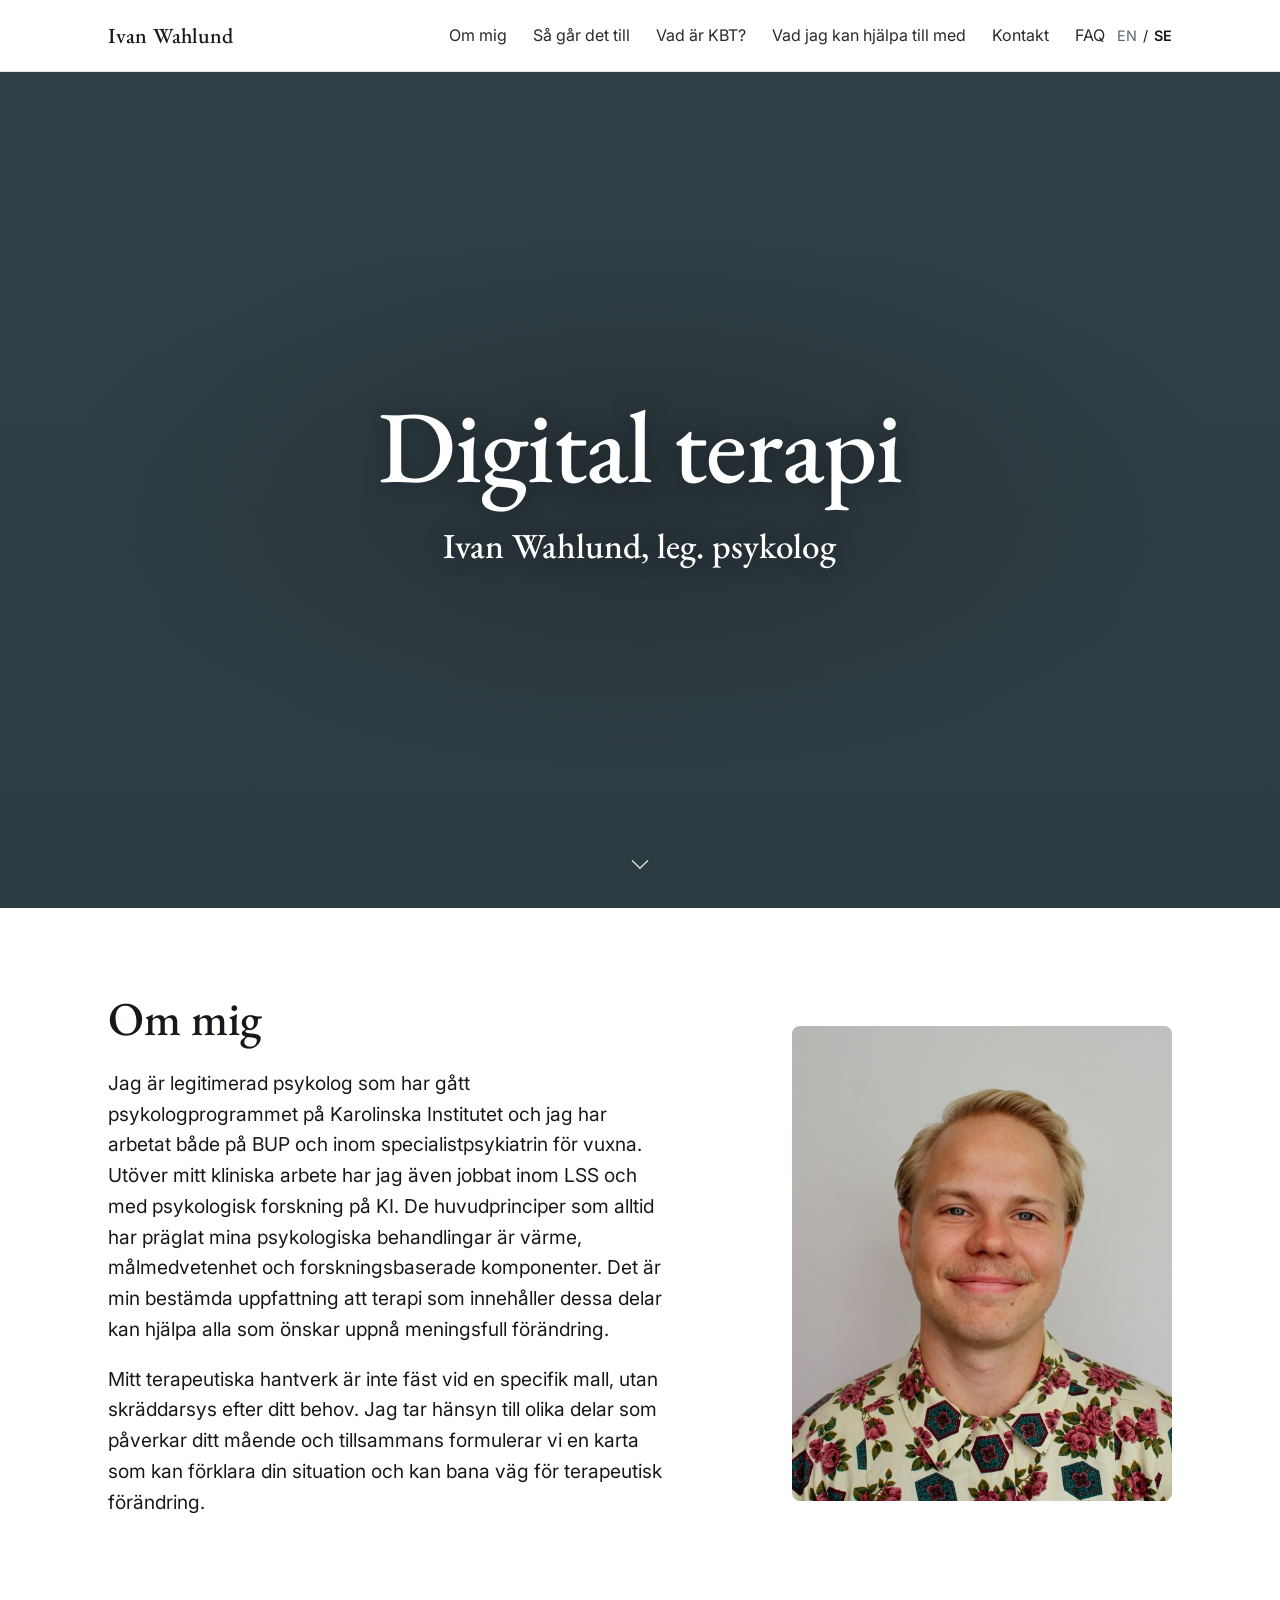
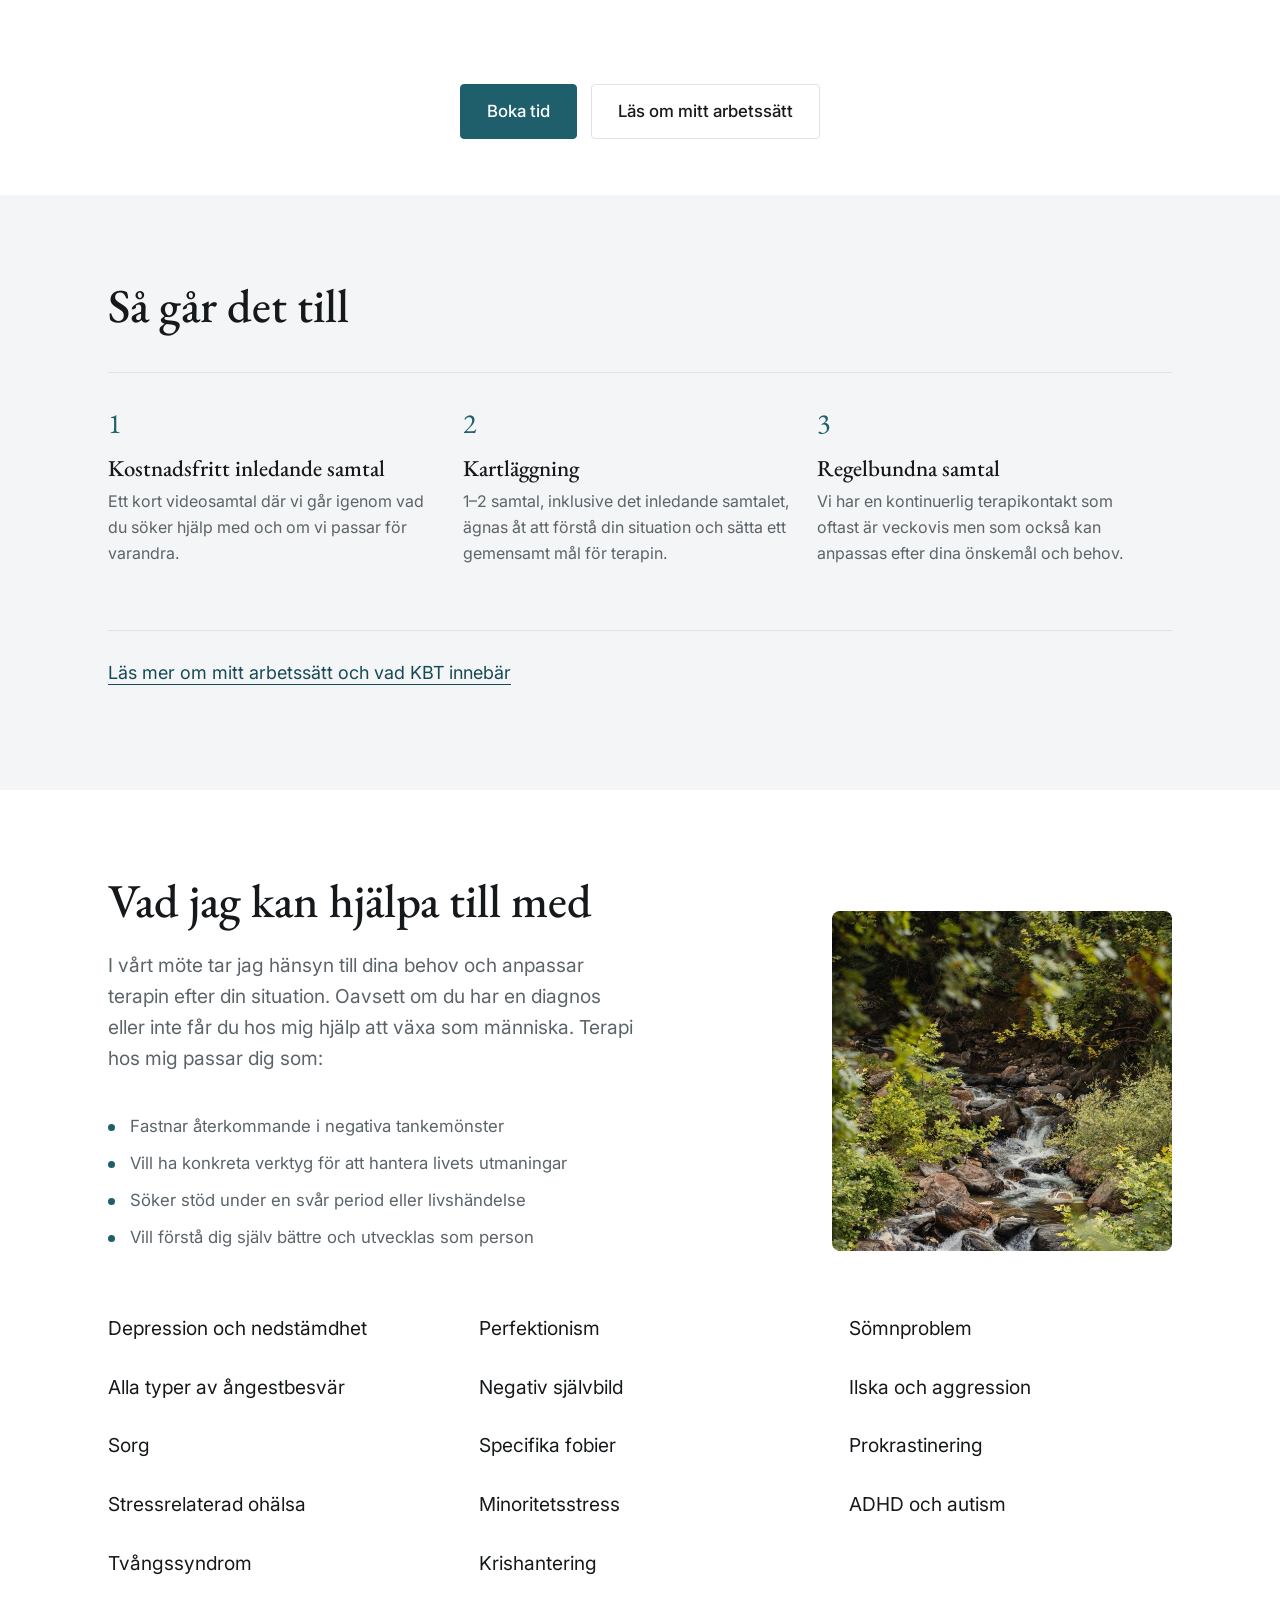
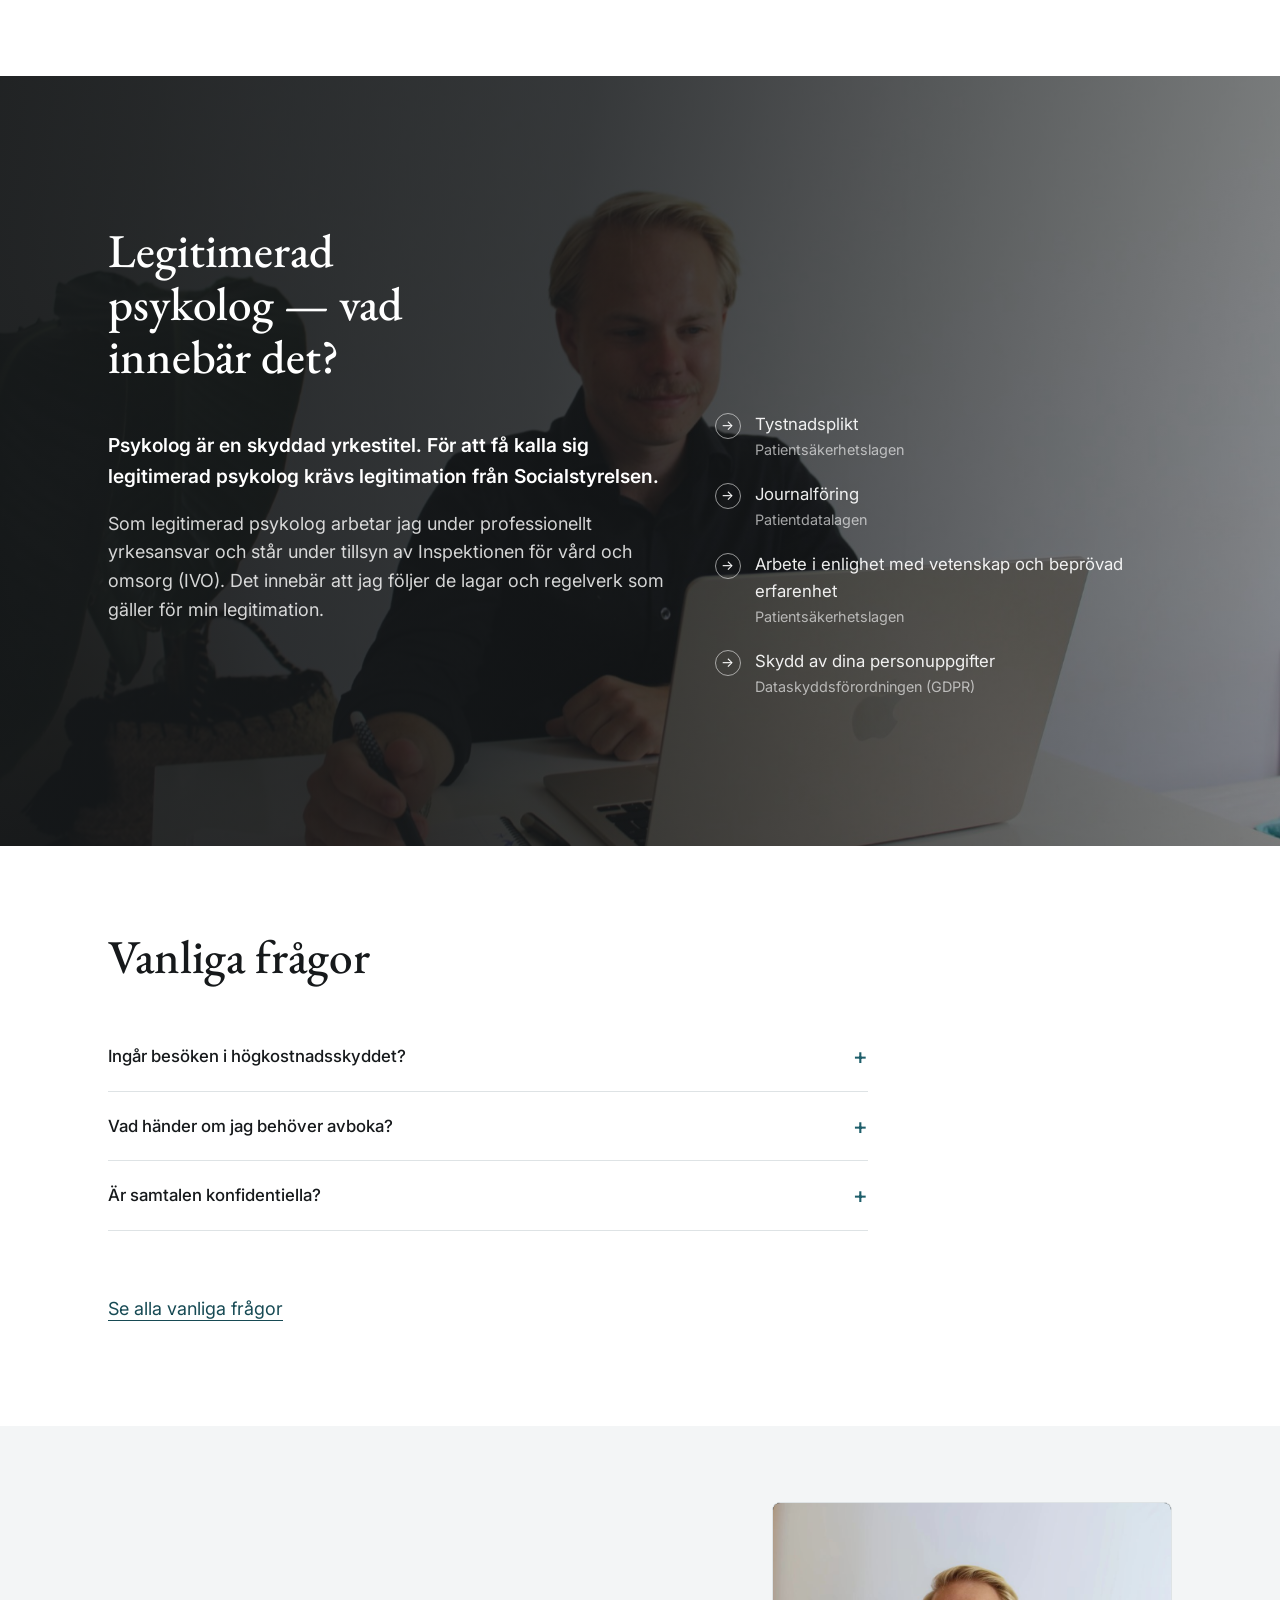
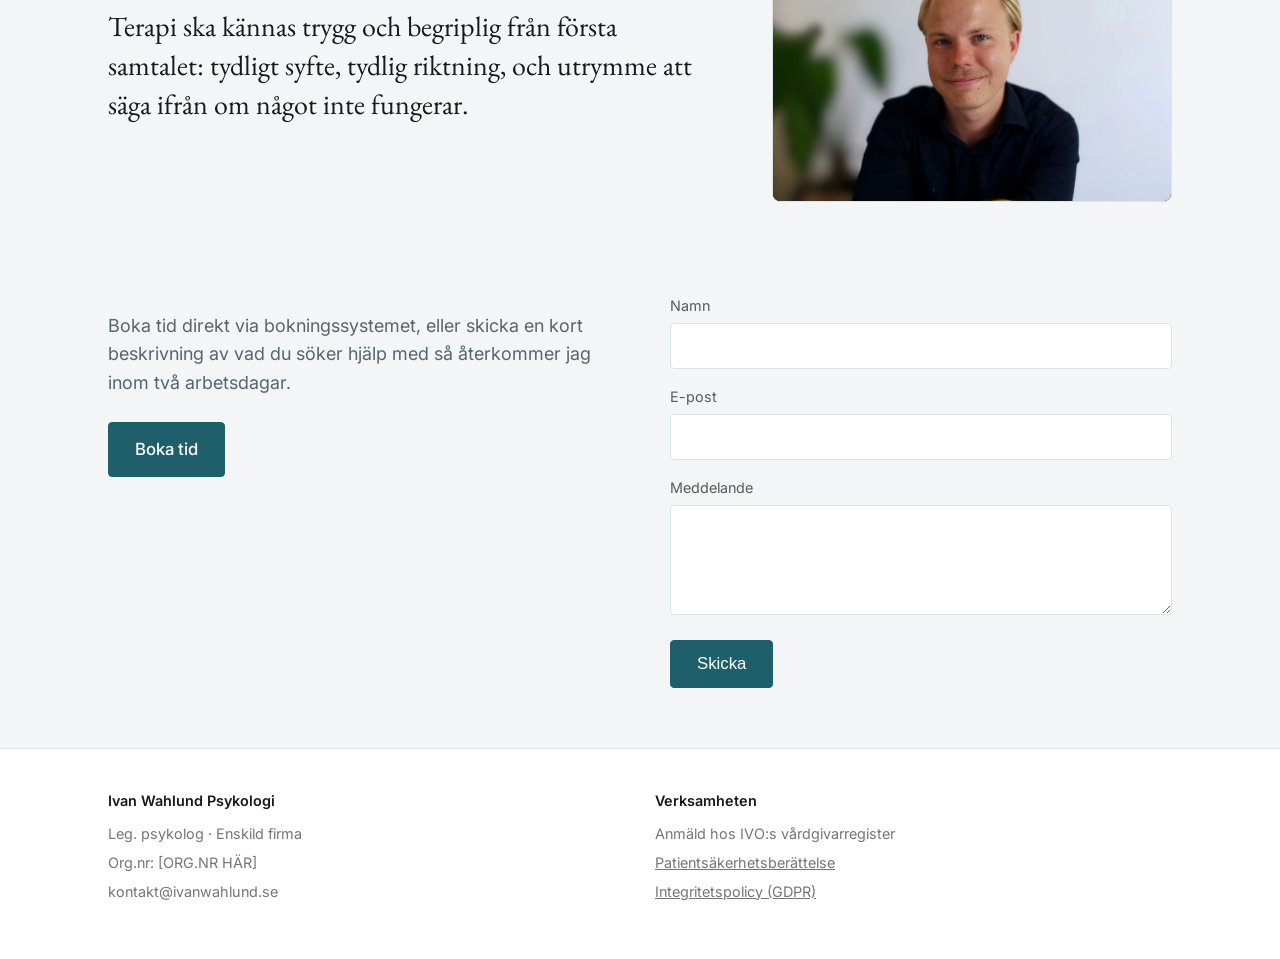
==== commit 8ce6a9ff: "Add language placeholders and adjust homepage dividers and footer" ====
--- a/index.html
+++ b/index.html
@@ -511,6 +511,7 @@
     padding-top: 28px;
     border-top: 1px solid var(--line);
   }
+  #faq .section-link{ border-top: none; }
   .section-link a{
     border-bottom: 1px solid currentColor;
     padding-bottom: 1px;
@@ -636,7 +637,6 @@
     display:grid;
     grid-template-columns: 1fr 1fr;
     gap: 60px;
-    border-top: 1px solid var(--line);
     padding-top: 46px;
   }
   @media (max-width: 780px){ .statement .contact-grid{ grid-template-columns: 1fr; } }
@@ -704,7 +704,7 @@
     font-size: var(--fs-2xs);
     border-top: 1px solid rgba(22,25,27,0.12);
   }
-  footer .grid{ display:grid; grid-template-columns: 1.4fr 1fr 1fr; gap: 30px; }
+  footer .grid{ display:grid; grid-template-columns: repeat(2, minmax(0, 1fr)); gap: 30px; }
   footer h4{
     font-family: 'Inter', sans-serif;
     font-weight: 600;
@@ -717,6 +717,20 @@
   footer li{ margin-bottom: 6px; }
   footer a{ color: rgba(22,25,27,0.6); }
   @media (max-width: 700px){ footer .grid{ grid-template-columns: 1fr; } }
+
+  /* Language placeholders */
+  header.site .wrap{ gap: 12px; }
+  .brand{ flex-shrink: 0; }
+  nav.primary{ margin-left: auto; }
+  nav.primary ul{ flex-wrap: wrap; justify-content: flex-end; }
+  .language-switch{ display: flex; gap: 6px; flex-shrink: 0; font-size: var(--fs-2xs); }
+  .language-switch a{ color: var(--ink-soft); text-decoration: none; }
+  .language-switch a:hover{ text-decoration: underline; }
+  .language-switch a[aria-current="page"]{ color: var(--ink); font-weight: 600; }
+  @media (max-width: 720px){
+    .menu-btn{ margin-left: auto; }
+    nav.primary ul{ justify-content: flex-start; }
+  }
 </style>
 </head>
 <body>
@@ -736,6 +750,11 @@
         <li><a href="#kontakt">Kontakt</a></li>
         <li><a href="faq.html">FAQ</a></li>
       </ul>
+    </nav>
+    <nav class="language-switch" aria-label="Språk">
+      <a href="#" lang="en" aria-label="English" onclick="event.preventDefault()">EN</a>
+      <span aria-hidden="true">/</span>
+      <a href="#" lang="sv" aria-label="Svenska" aria-current="page" onclick="event.preventDefault()">SE</a>
     </nav>
   </div>
 </header>
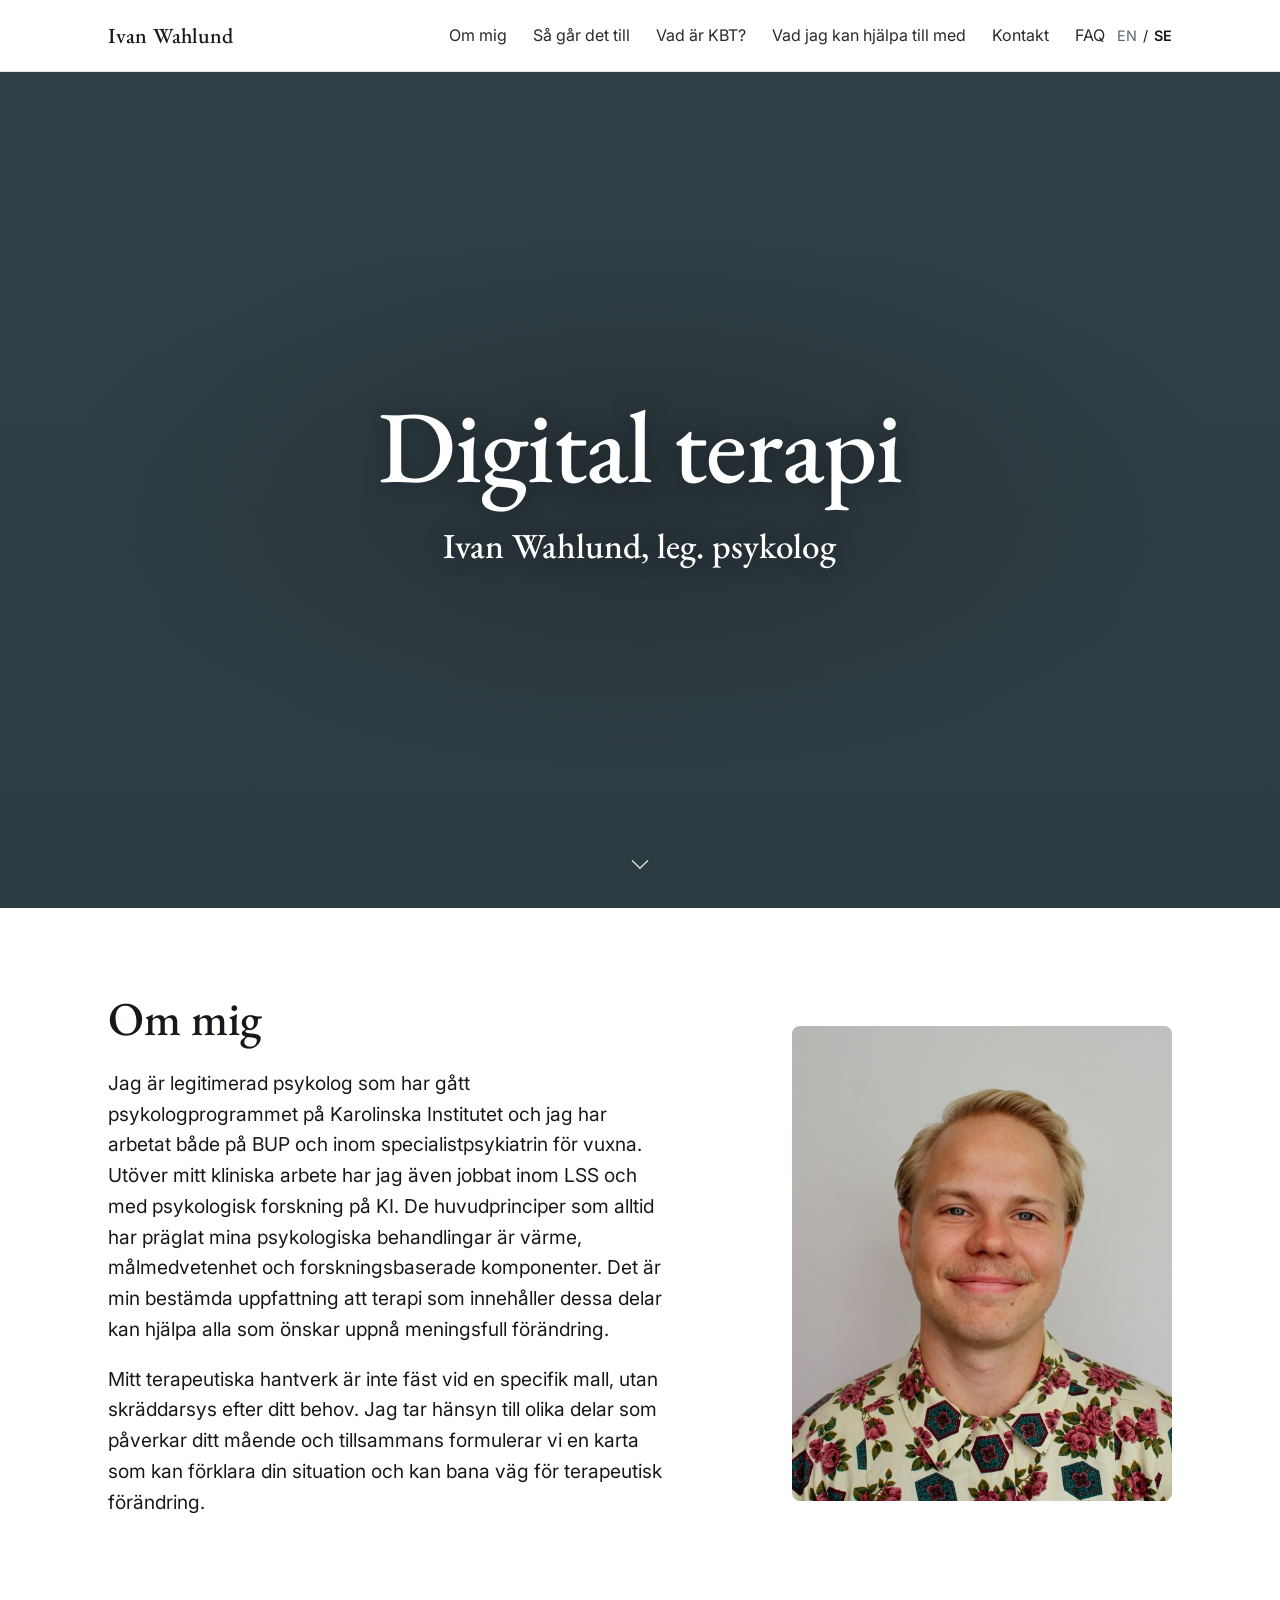
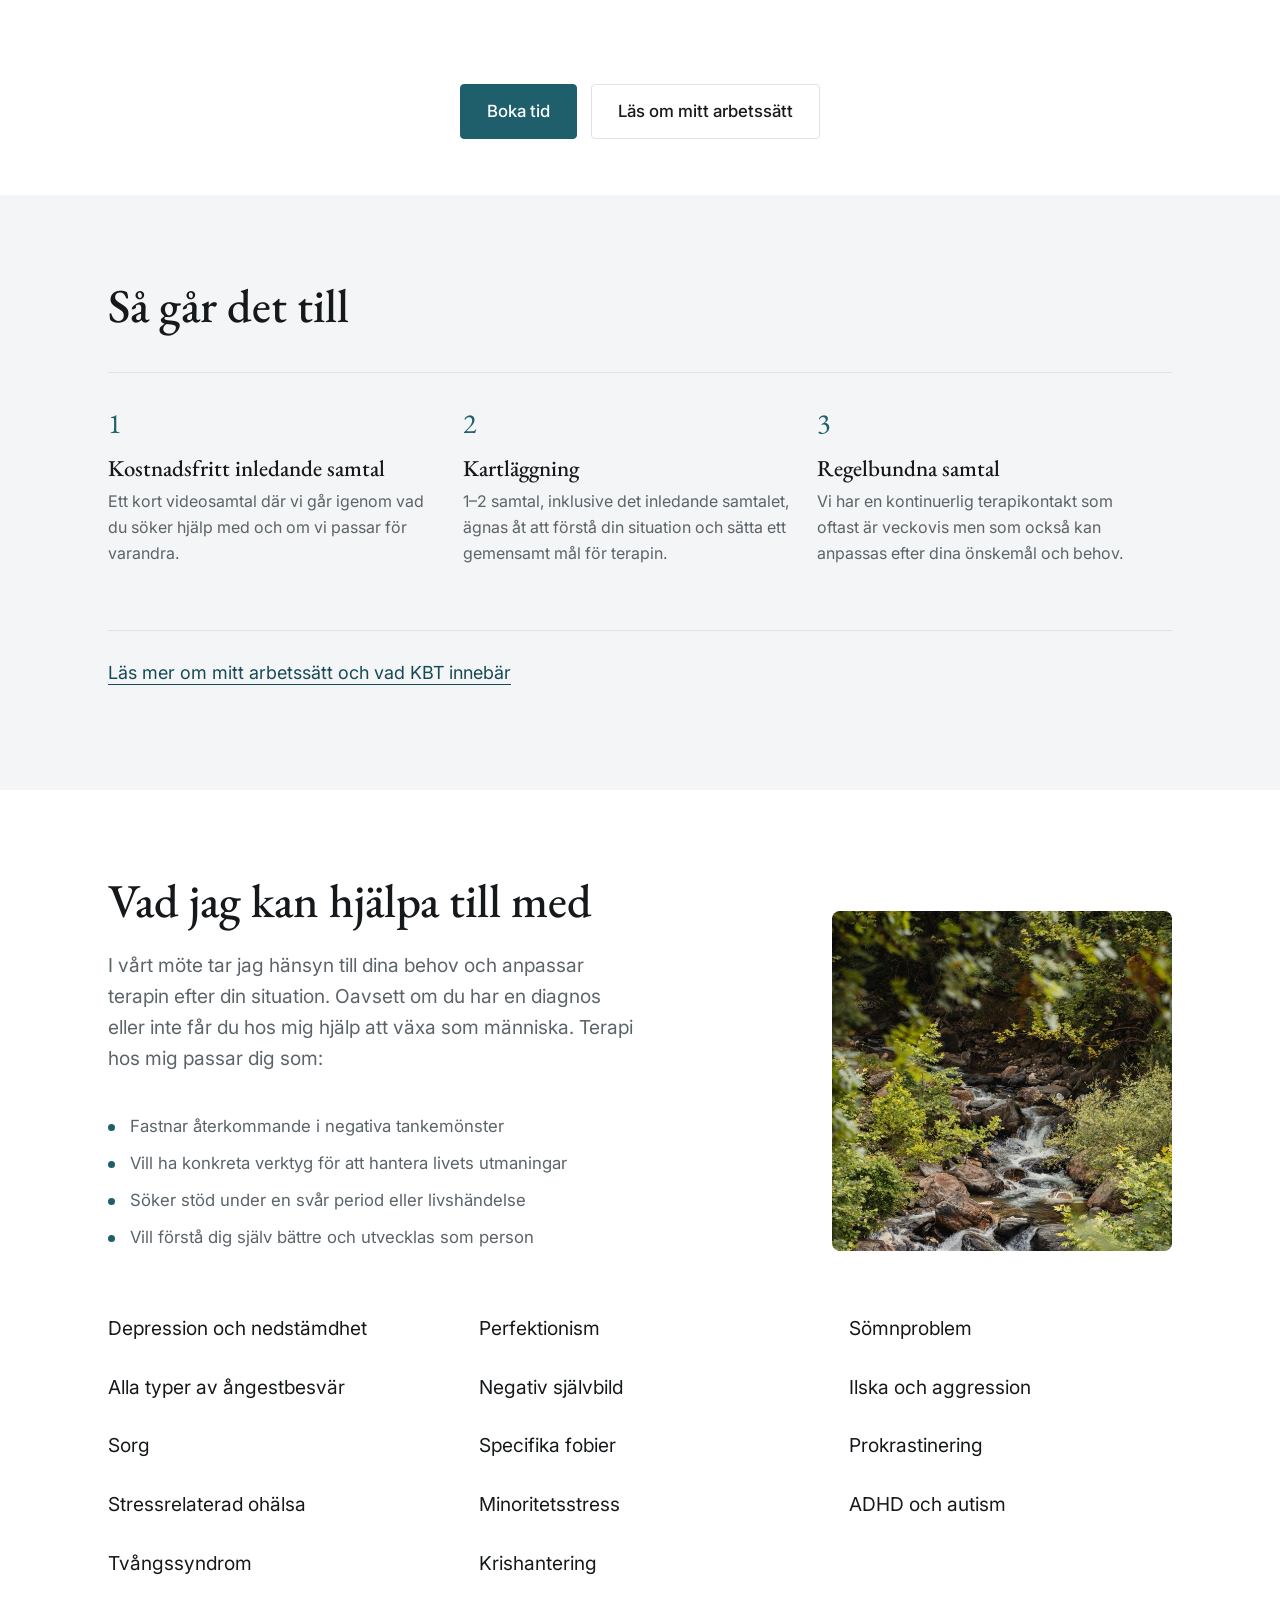
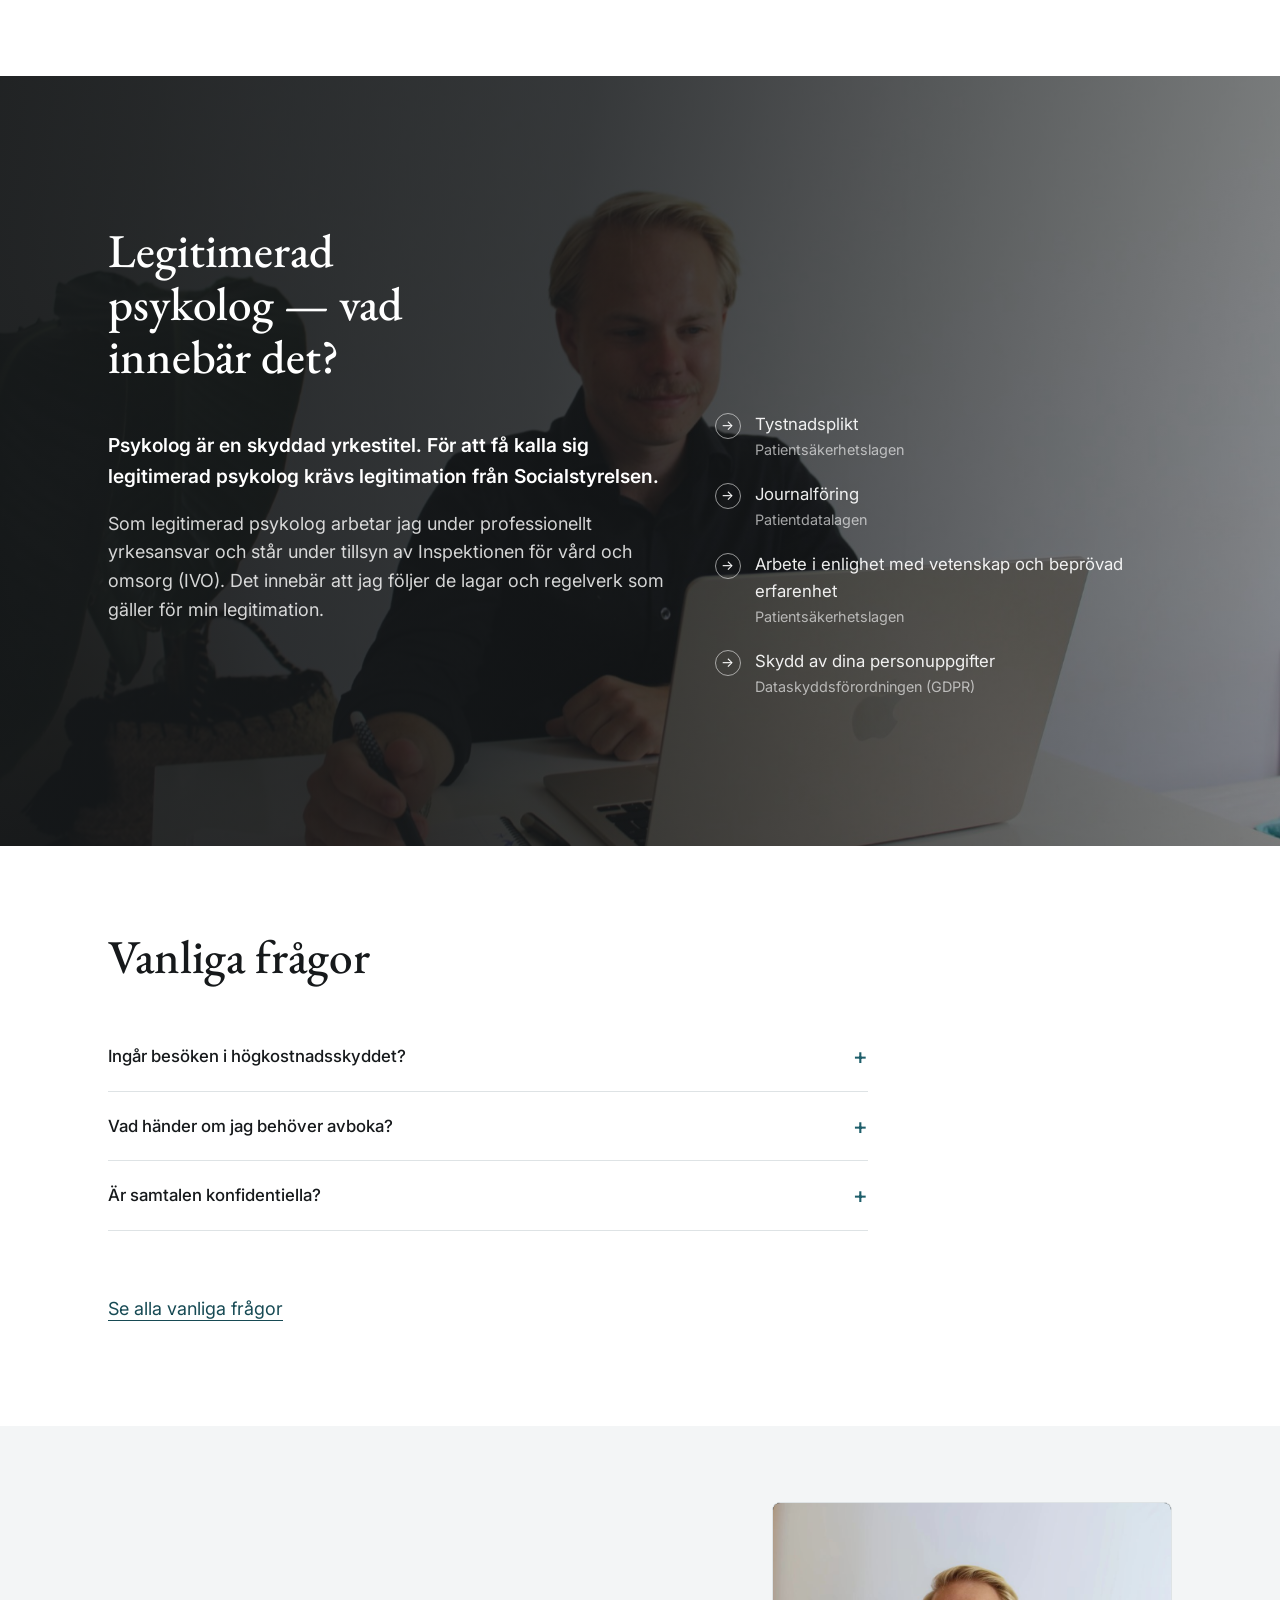
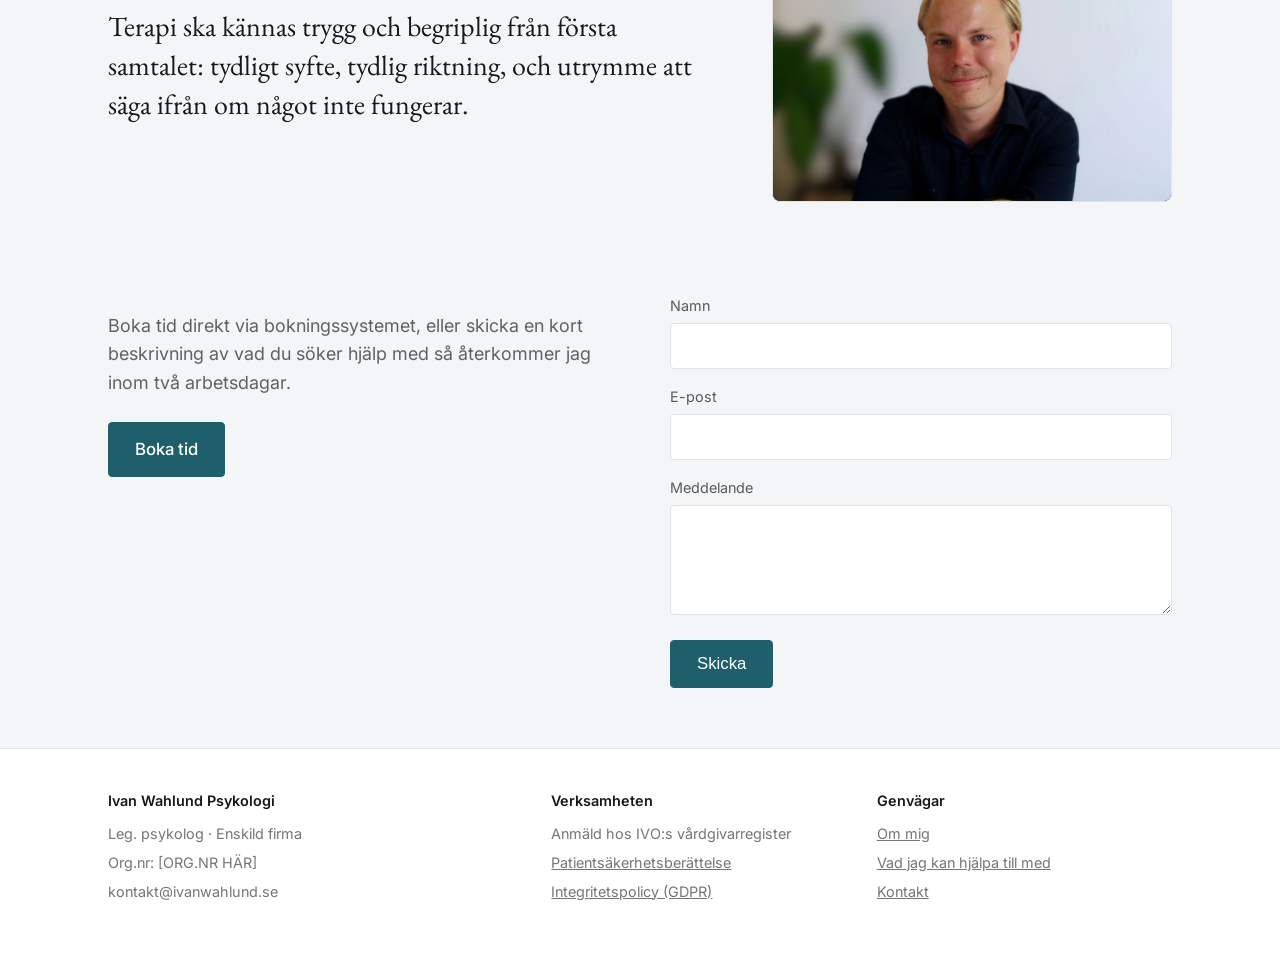
==== commit 4d54b174: "Restore homepage footer shortcuts and three-column layout" ====
--- a/index.html
+++ b/index.html
@@ -704,7 +704,7 @@
     font-size: var(--fs-2xs);
     border-top: 1px solid rgba(22,25,27,0.12);
   }
-  footer .grid{ display:grid; grid-template-columns: repeat(2, minmax(0, 1fr)); gap: 30px; }
+  footer .grid{ display:grid; grid-template-columns: 1.4fr 1fr 1fr; gap: 30px; }
   footer h4{
     font-family: 'Inter', sans-serif;
     font-weight: 600;
@@ -963,6 +963,14 @@
           <li><a href="integritetspolicy.html">Integritetspolicy (GDPR)</a></li>
         </ul>
       </div>
+      <div>
+        <h4>Genvägar</h4>
+        <ul>
+          <li><a href="#om-mig">Om mig</a></li>
+          <li><a href="#omraden">Vad jag kan hjälpa till med</a></li>
+          <li><a href="#kontakt">Kontakt</a></li>
+        </ul>
+      </div>
     </div>
   </div>
 </footer>
